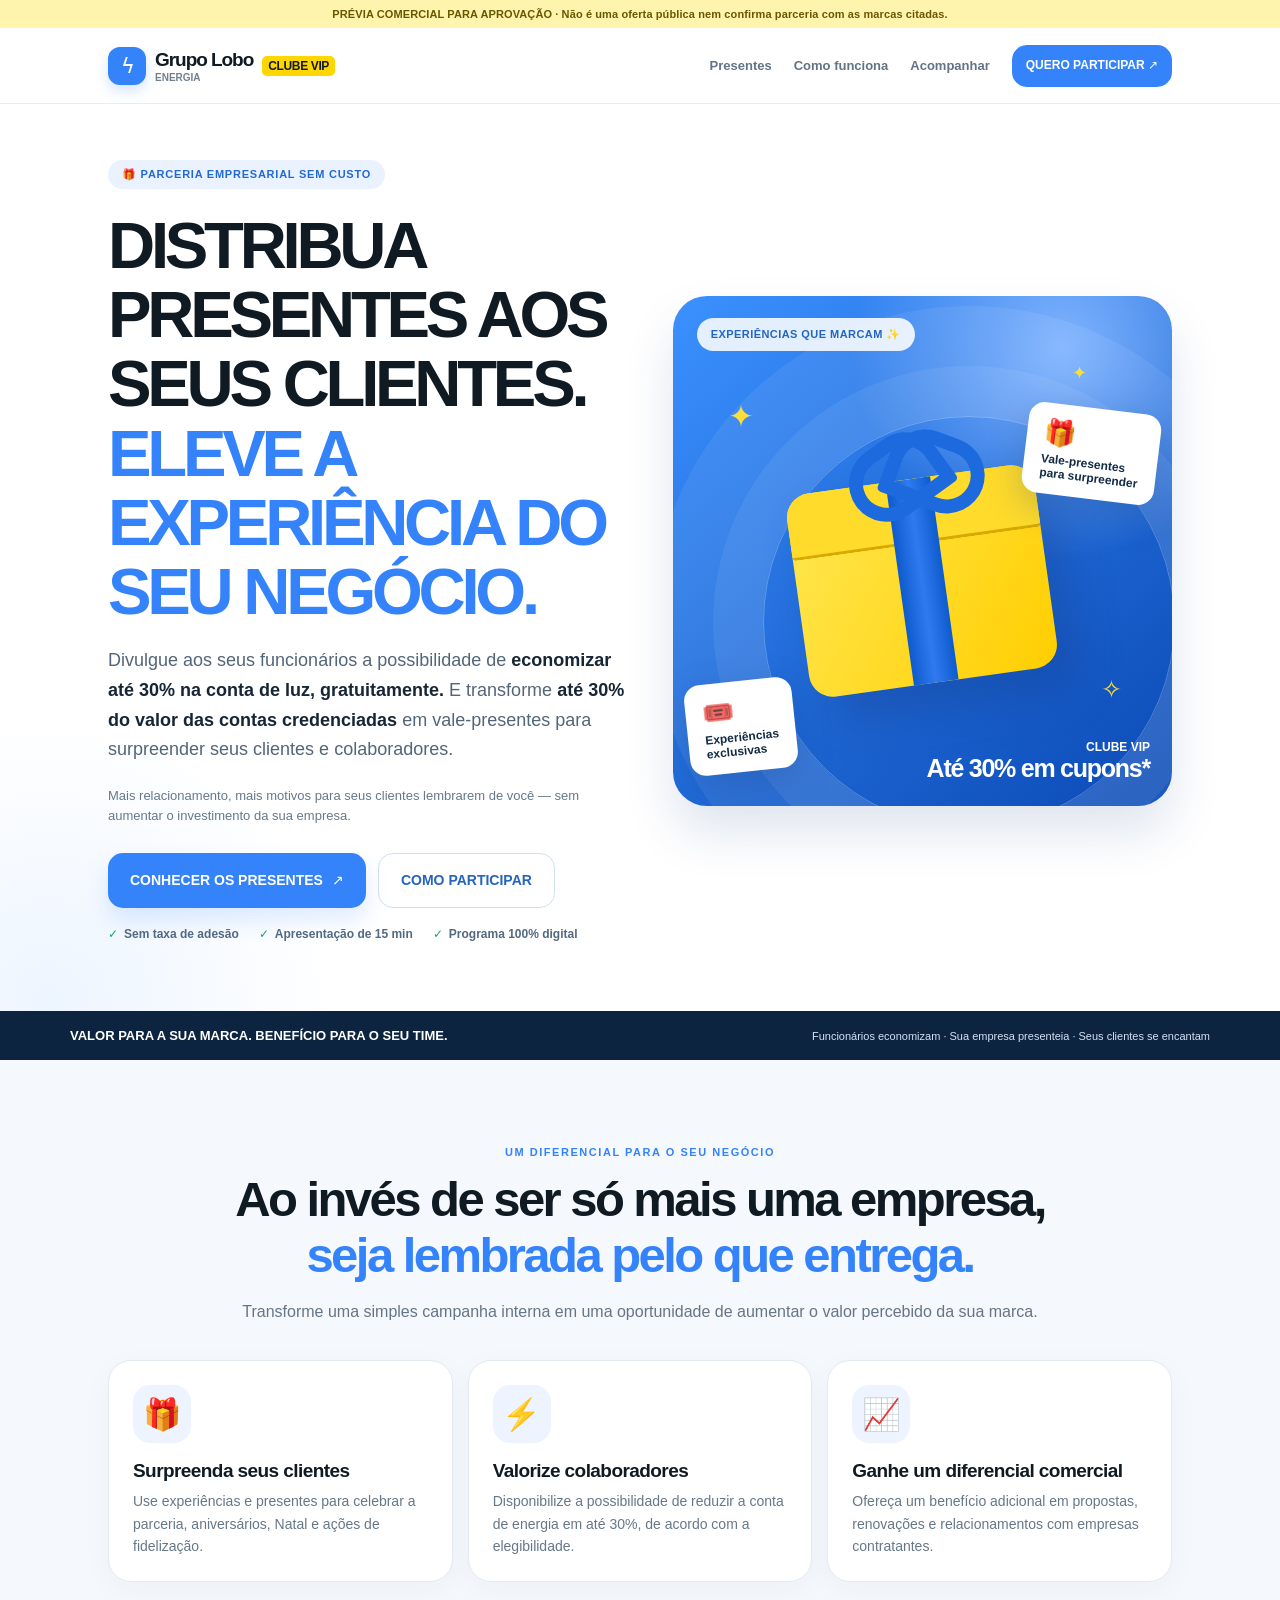
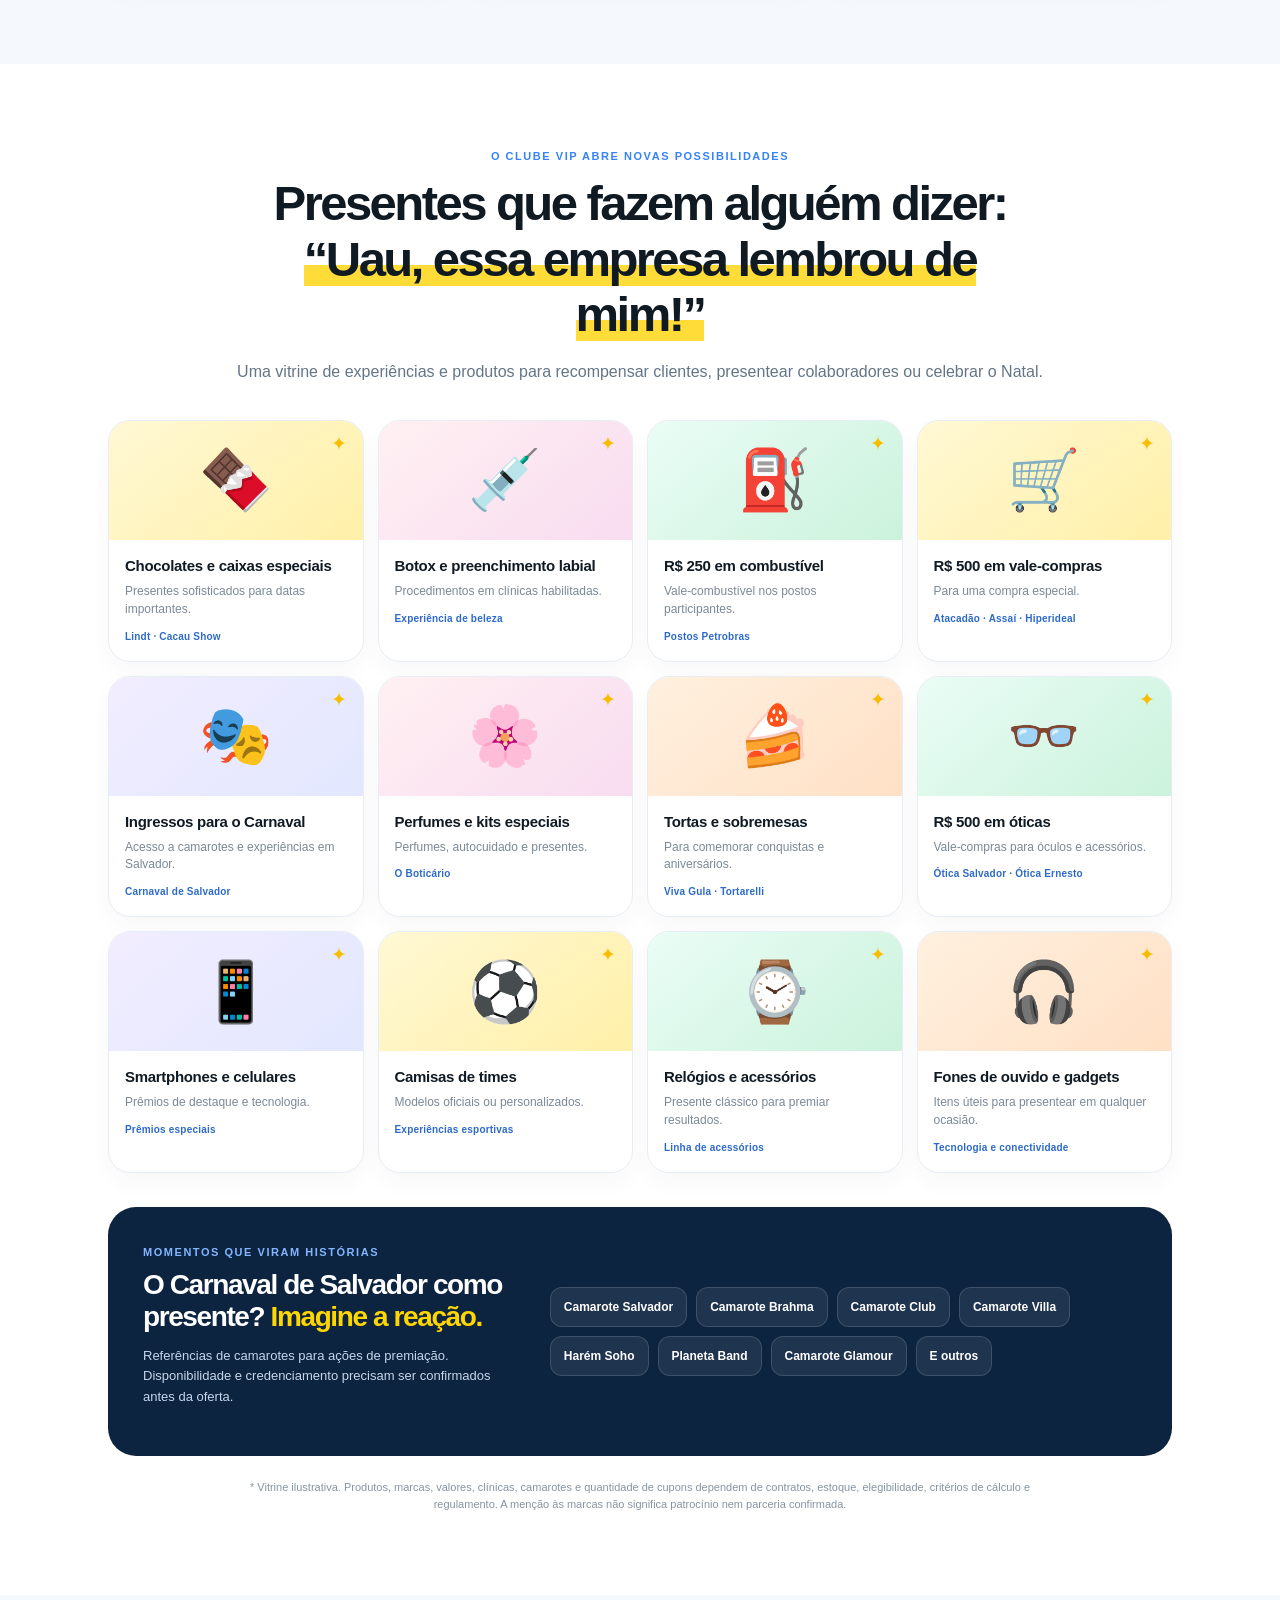
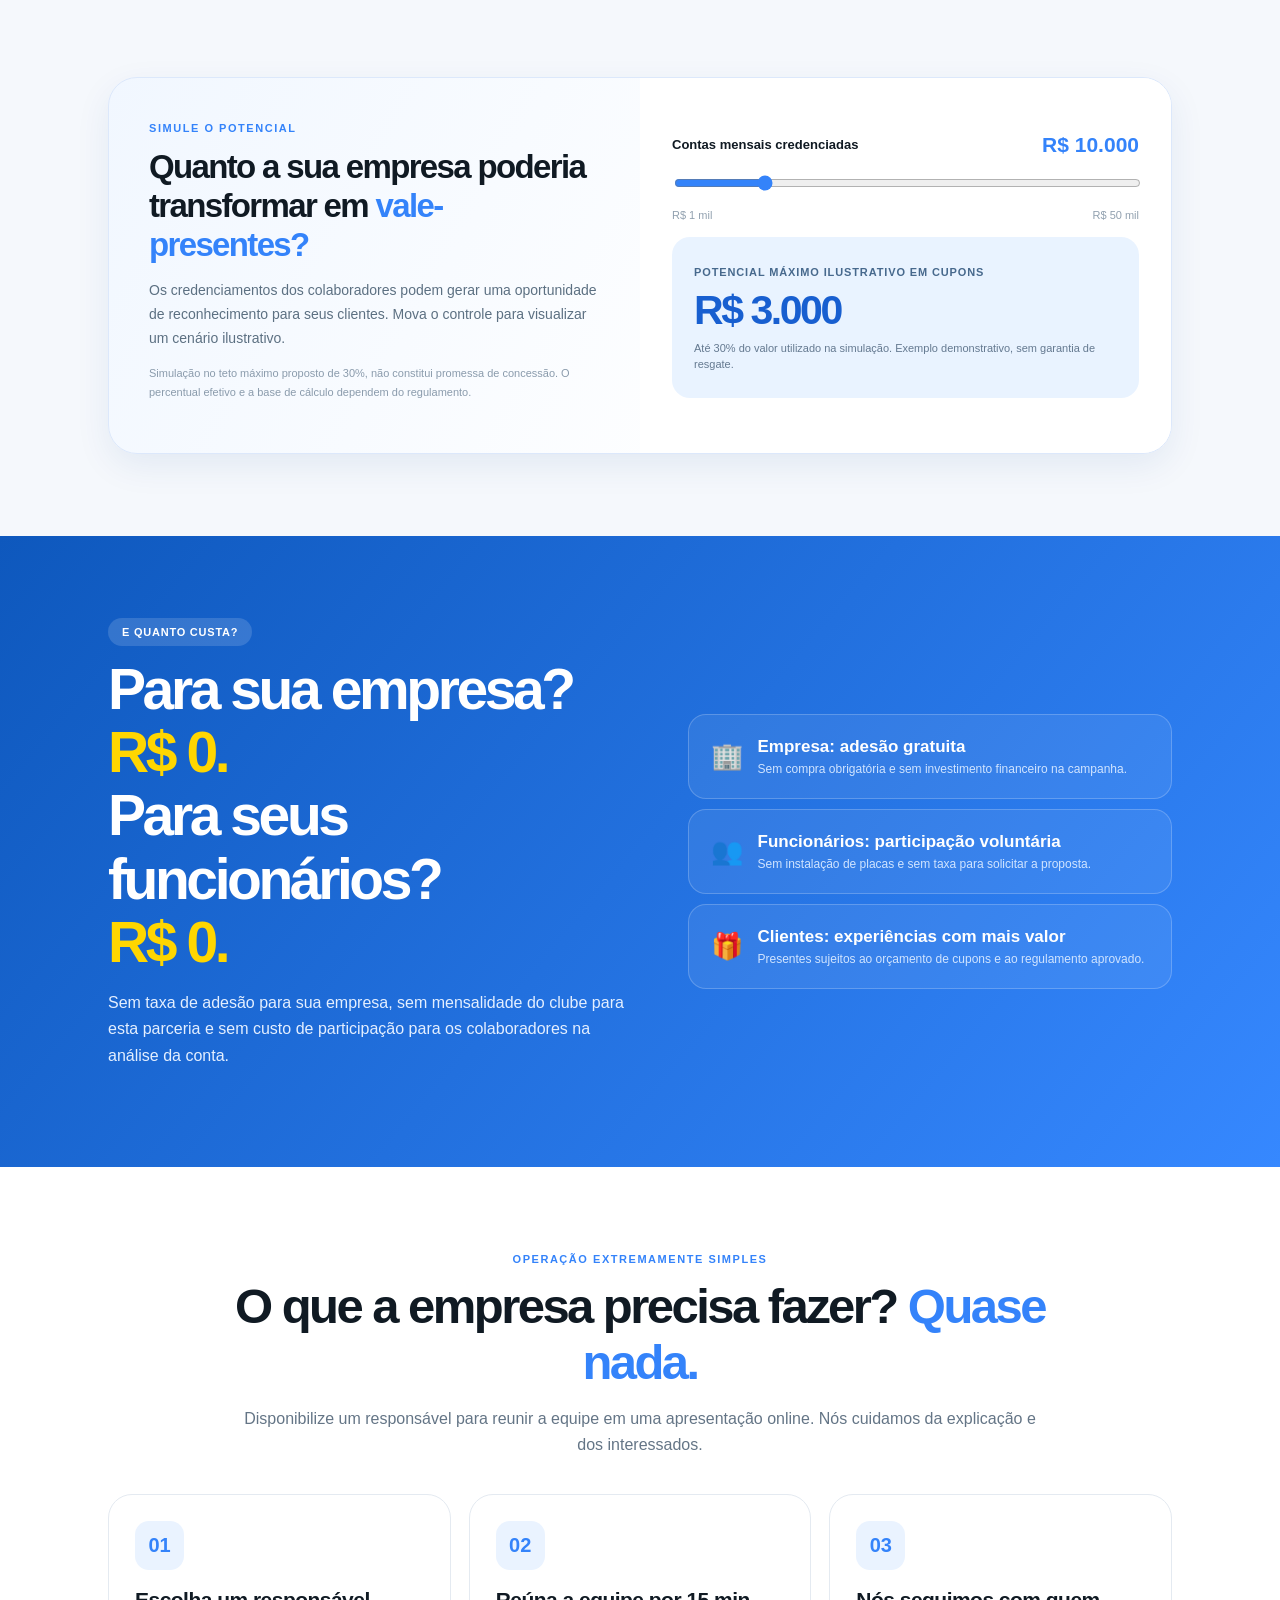
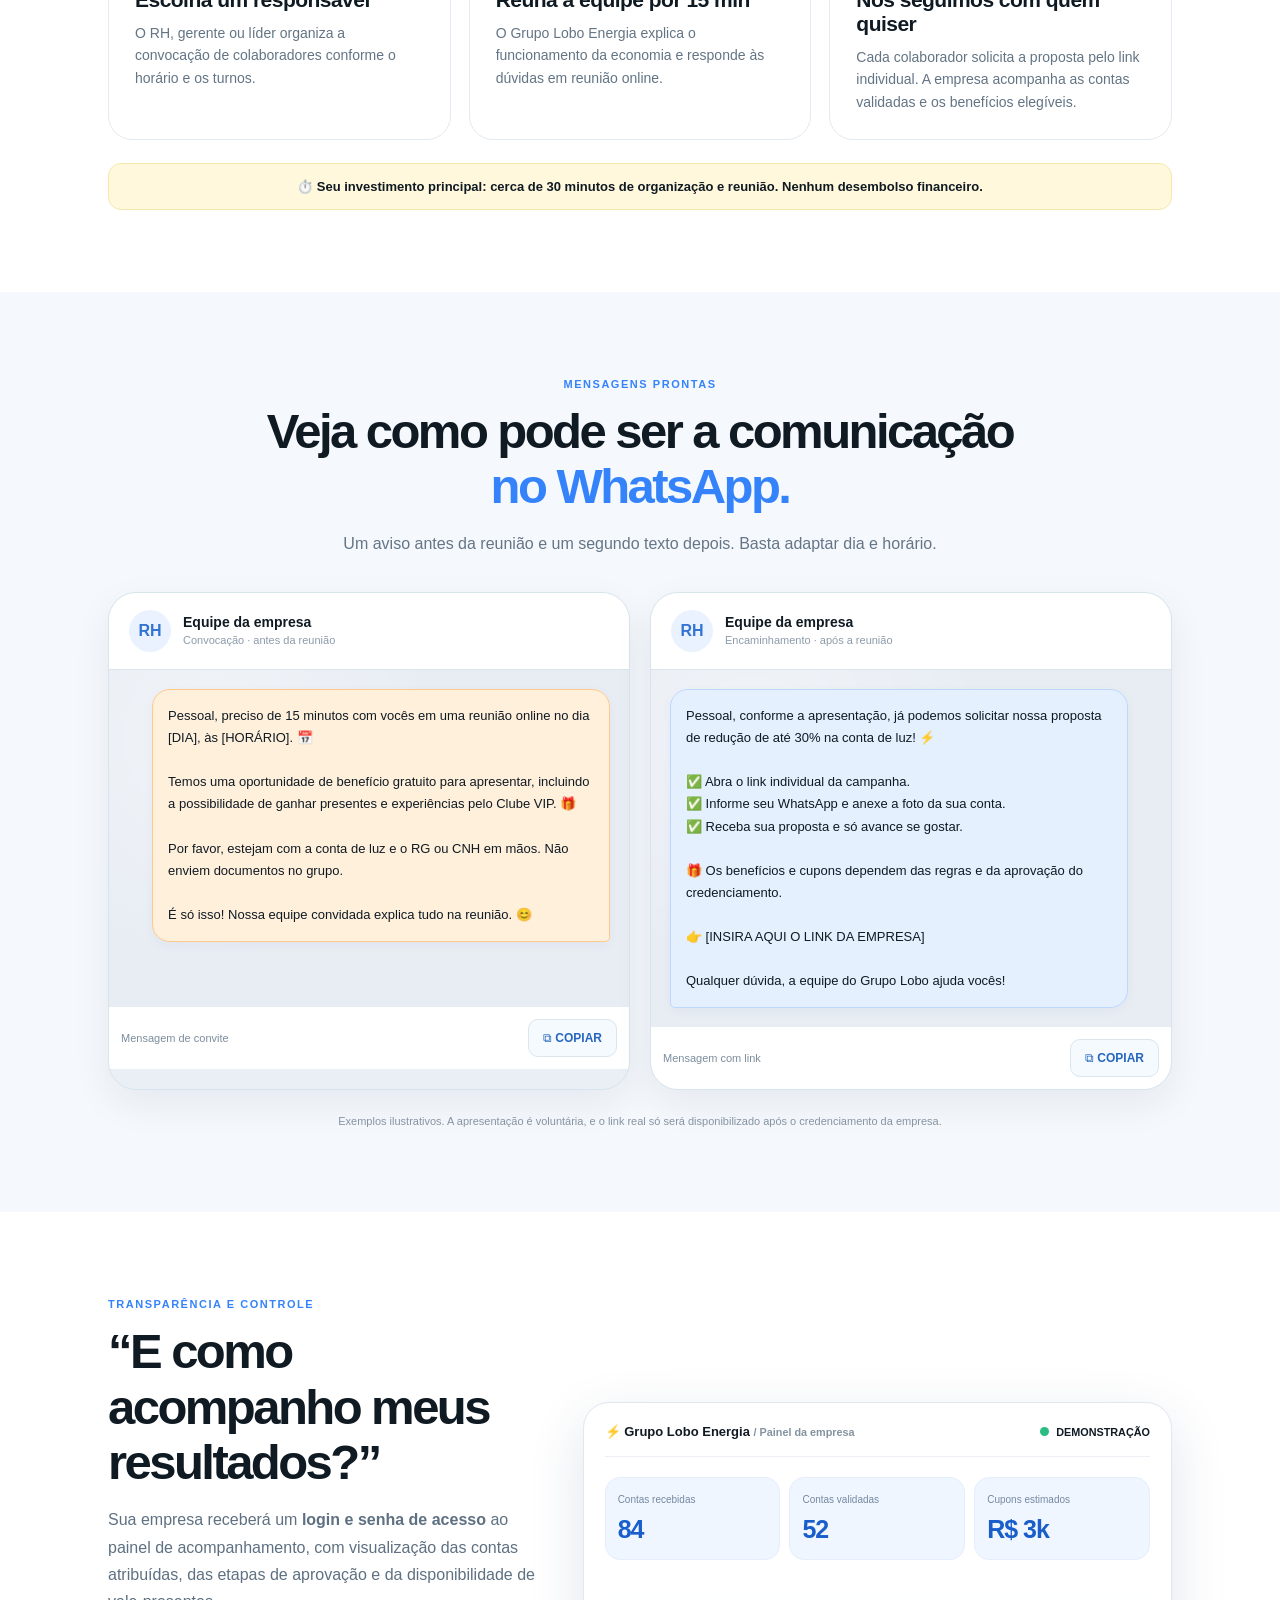
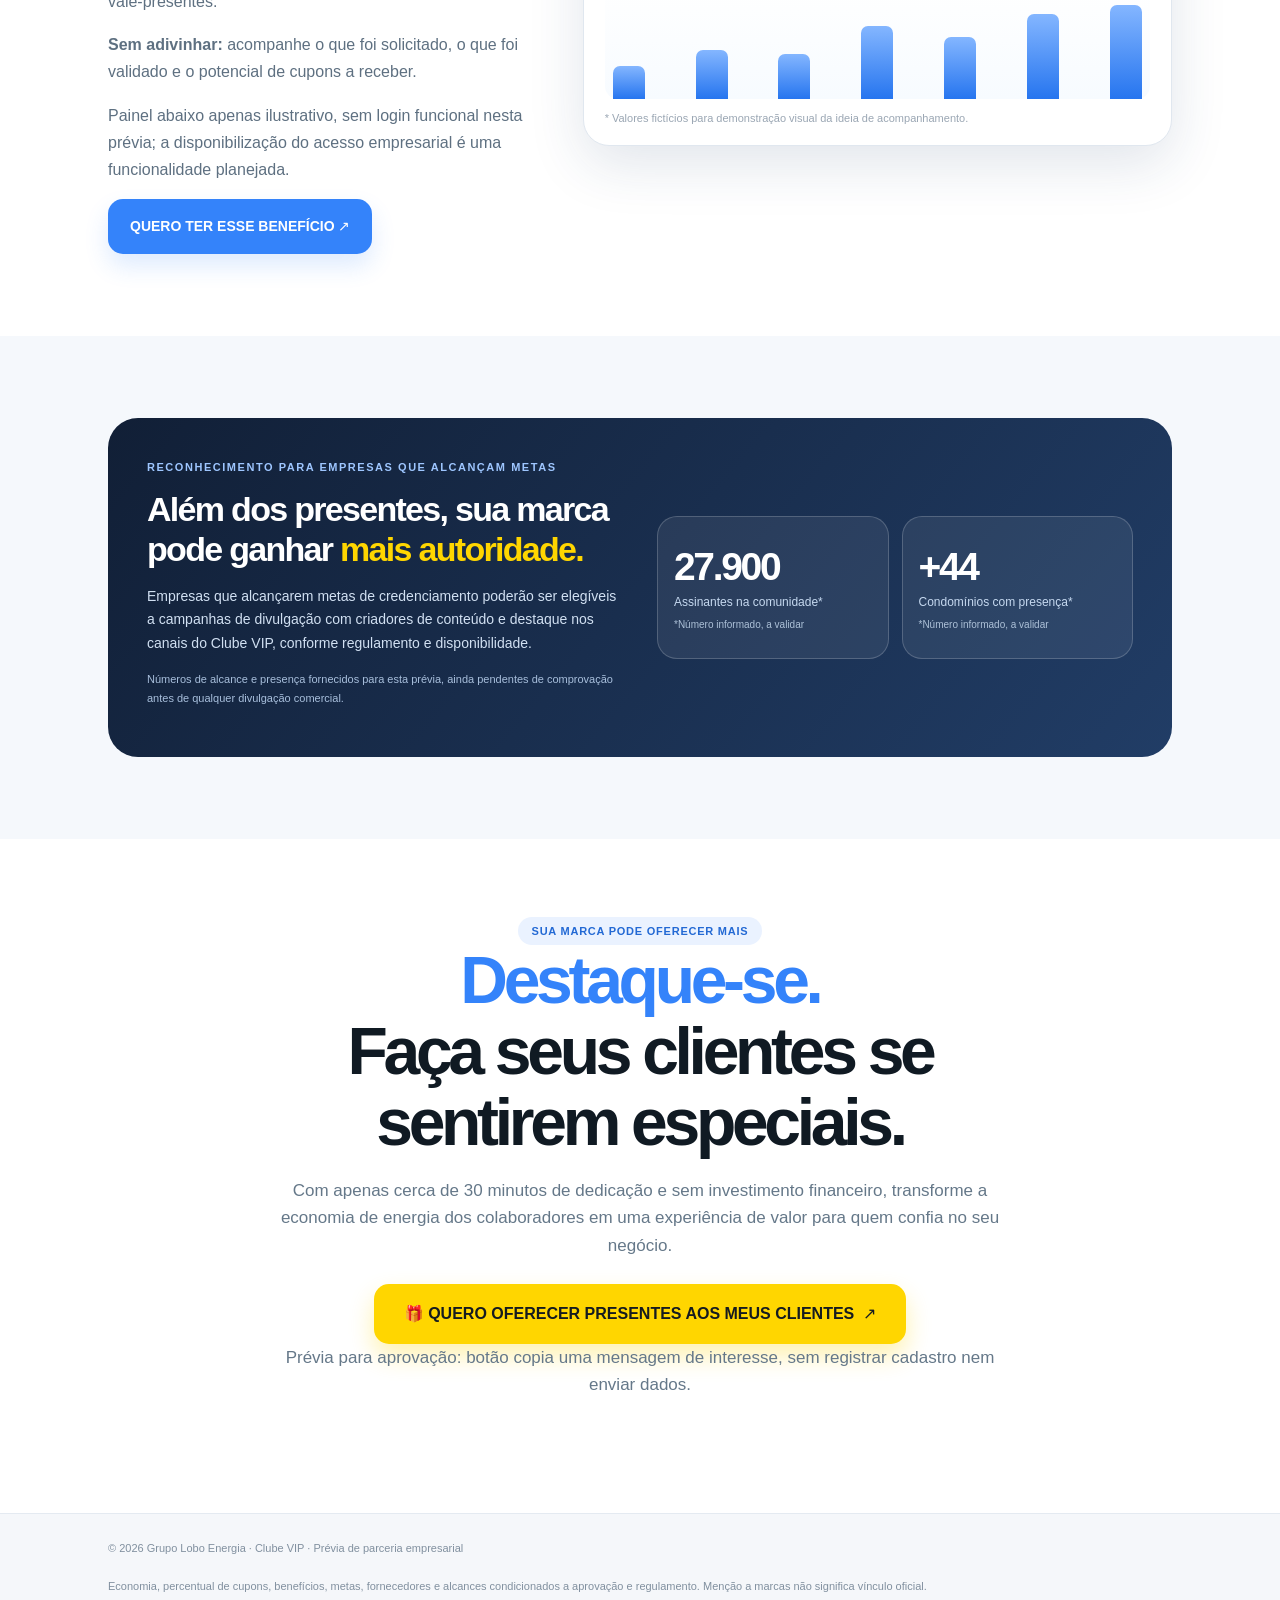
==== previews/empresas-servicos-v1/index.html @ 0b34c1d9 "Criar prévia de empresas de serviços com vale-presentes e reunião de 15 minutos" ====
<!doctype html>
<html lang="pt-BR">
<head>
<meta charset="utf-8">
<meta name="viewport" content="width=device-width,initial-scale=1,viewport-fit=cover">
<meta name="theme-color" content="#ffffff">
<title>Clube VIP + Grupo Lobo Energia | Experiências e presentes para seus clientes</title>
<meta name="description" content="Transforme a economia de energia dos funcionários em uma oportunidade de presentear clientes e elevar a experiência da sua empresa. Prévia comercial para aprovação.">
<style>
:root{--blue:#3483fa;--blue2:#1b60e5;--yellow:#ffd600;--ink:#101a23;--muted:#5e7080;--line:#e4eaf1;--soft:#f5f8fc;--lightblue:#eef5ff;font-family:Inter,ui-sans-serif,-apple-system,BlinkMacSystemFont,"Segoe UI",sans-serif;color:var(--ink);background:#fff;font-synthesis:none;-webkit-font-smoothing:antialiased}
*{box-sizing:border-box}html{scroll-behavior:smooth}body{margin:0;min-width:320px}button,input{font:inherit}button{cursor:pointer}a{text-decoration:none;color:inherit}img{display:block;max-width:100%}h1,h2,h3,p{overflow-wrap:break-word}button:focus-visible,a:focus-visible,input:focus-visible{outline:3px solid var(--yellow);outline-offset:3px}
.shell{width:min(100%,1140px);padding:0 clamp(19px,4.3vw,38px);margin:auto}.preview-banner{text-align:center;background:#fff4ad;color:#695700;font-size:11px;font-weight:700;padding:8px 12px;letter-spacing:.01em}.header{position:sticky;top:0;z-index:20;background:rgba(255,255,255,.93);backdrop-filter:blur(18px);border-bottom:1px solid #e8edf4}.header-inner{height:75px;display:flex;justify-content:space-between;align-items:center;gap:12px}.brand{display:flex;align-items:center;gap:9px;white-space:nowrap;font-weight:850;letter-spacing:-.055em;font-size:19px}.brand-mark{background:var(--blue);width:38px;height:38px;border-radius:12px;display:grid;place-items:center;color:white;font-size:21px;box-shadow:0 6px 13px #3483fa35}.brand small{display:block;color:#728090;letter-spacing:0;font-size:10px;font-weight:700;margin-top:1px}.vip{font-size:12px;background:var(--yellow);color:#101a23;padding:3px 6px;border-radius:5px;font-weight:900;letter-spacing:-.03em}.nav{display:flex;align-items:center;gap:22px;font-weight:750;color:#637386;font-size:13px}.nav a:hover{color:var(--blue)}.button{display:inline-flex;align-items:center;justify-content:center;gap:9px;padding:14px 22px;min-height:55px;background:var(--blue);color:white;border:0;border-radius:15px;box-shadow:0 12px 23px #3483fa2a;font-weight:800;text-align:center;font-size:14px;line-height:1.25}.button:hover{background:#226fed;transform:translateY(-1px)}.button.yellow{background:var(--yellow);color:#151b20;box-shadow:0 12px 25px #ffd60050}.button.white{background:#fff;color:var(--blue);box-shadow:none}.button.small{min-height:42px;font-size:12px;padding:10px 14px;box-shadow:none}.button.outline{background:transparent;border:1px solid #cfdfef;color:#2664bf;box-shadow:none}.pill{border-radius:100px;padding:8px 14px;background:#eaf2ff;color:#2369d4;font-size:11px;font-weight:850;letter-spacing:.07em;text-transform:uppercase;display:inline-flex;align-items:center;gap:6px}
.hero{position:relative;overflow:hidden;background:#fff}.hero:before{content:'';position:absolute;left:-230px;bottom:-270px;width:560px;height:560px;border-radius:50%;background:radial-gradient(circle,#edf5ff 0,#fff 72%)}.hero-grid{display:grid;grid-template-columns:1.02fr .98fr;align-items:center;gap:45px;padding-top:56px;padding-bottom:70px;position:relative}.hero h1{font-size:clamp(45px,5.1vw,68px);line-height:1.06;letter-spacing:-.065em;font-weight:850;margin:22px 0 20px;max-width:650px}.hero h1 em{font-style:normal;color:var(--blue)}.hero .lead{font-size:18px;color:#536578;line-height:1.65;margin:0 0 21px}.hero .lead strong{color:#172636}.sublead{font-size:13px;color:#66788a;line-height:1.55;max-width:520px}.hero-actions{display:flex;gap:12px;flex-wrap:wrap;margin:27px 0 14px}.under{display:flex;gap:9px 20px;flex-wrap:wrap;margin-top:19px;font-size:12px;font-weight:750;color:#526982}.under span:before{content:'✓';font-weight:900;color:#13a279;margin-right:6px}
.gift-stage{height:510px;border-radius:34px;position:relative;background:radial-gradient(circle at 78% 10%,#80b4ff 0,transparent 35%),linear-gradient(140deg,#3b91ff,#0d4db9 95%);box-shadow:0 27px 50px #123d8522;overflow:hidden;isolation:isolate}.gift-stage:before{content:'';position:absolute;width:410px;height:410px;border:1px solid #ffffff45;border-radius:50%;left:90px;top:120px;box-shadow:0 0 0 50px #fff1,0 0 0 110px #fff1}.spark{position:absolute;color:#fddd3a;font-size:31px;font-weight:900}.spark.one{top:20%;left:11%}.spark.two{top:13%;right:17%;font-size:18px}.spark.three{bottom:20%;right:10%;font-size:25px}.stage-label{position:absolute;left:24px;top:22px;background:#ffffffdd;border-radius:100px;padding:10px 14px;font-size:11px;font-weight:900;letter-spacing:.04em;color:#2166bf}.giftbox{position:absolute;width:250px;height:205px;top:48%;left:50%;transform:translate(-50%,-30%) rotate(-8deg);background:linear-gradient(125deg,#ffe853,#ffce00);border-radius:24px;box-shadow:18px 27px 45px #163a8655}.giftbox:before{content:'';position:absolute;inset:0 0 auto 0;height:62px;background:#ffdb2b;border-bottom:3px solid #d8a900;border-radius:24px 24px 4px 4px}.gift-ribbon{position:absolute;inset:0 auto 0 50%;width:45px;transform:translateX(-50%);background:linear-gradient(90deg,#0d5bcd,#307af0,#0d5bcd)}.gift-ribbon:before,.gift-ribbon:after{content:'';width:71px;height:48px;border:14px solid #1d69de;position:absolute;top:-42px;left:-38px;border-radius:55px 55px 6px 55px;transform:rotate(-28deg)}.gift-ribbon:after{left:2px;transform:rotate(28deg);border-radius:55px 55px 55px 6px}.gift-mini{position:absolute;background:#fff;border-radius:16px;padding:14px 17px;box-shadow:0 12px 35px #163e7e40;font-size:12px;font-weight:800;color:#132b45}.gift-mini span{font-size:26px;display:block;margin-bottom:4px}.gift-mini.one{left:14px;bottom:34px;transform:rotate(-6deg)}.gift-mini.two{right:14px;top:112px;transform:rotate(7deg)}.stage-footer{position:absolute;right:22px;bottom:23px;color:#fff;font-size:12px;font-weight:800;text-align:right}.stage-footer b{display:block;font-size:25px;letter-spacing:-.05em}
.strip{background:#0d2441;color:#fff}.strip-inner{padding:17px 0;display:flex;justify-content:space-between;align-items:center;gap:17px;font-size:13px}.strip strong{font-weight:800}.strip span{font-size:11px;color:#d5e1f3}.section{padding:82px 0}.soft{background:var(--soft)}.section-header{text-align:center;max-width:810px;margin:0 auto 35px}.eyebrow{text-transform:uppercase;font-size:11px;color:var(--blue);letter-spacing:.14em;font-weight:900}.section h2{font-size:clamp(32px,4.1vw,49px);line-height:1.13;letter-spacing:-.052em;margin:12px 0 16px;font-weight:850}.section-header p{font-size:16px;color:#647586;line-height:1.65;margin:0}.blue{color:var(--blue)}.yellow-mark{background:linear-gradient(transparent 62%,#ffdc37 0)}
.benefits{display:grid;grid-template-columns:1fr 1fr 1fr;gap:15px}.benefit{background:#fff;border:1px solid var(--line);padding:24px;border-radius:23px;box-shadow:0 8px 30px #2d51690a}.benefit .emoji{font-size:31px;display:grid;place-items:center;width:58px;height:58px;border-radius:17px;background:#edf4ff}.benefit h3{font-size:19px;letter-spacing:-.03em;margin:17px 0 8px}.benefit p{font-size:14px;line-height:1.6;color:#667788;margin:0}
.gift-grid{display:grid;grid-template-columns:repeat(4,minmax(0,1fr));gap:14px}.reward{background:#fff;border:1px solid #e7edf4;border-radius:22px;overflow:hidden;box-shadow:0 10px 22px #30465b09;display:flex;flex-direction:column}.reward-media{height:119px;display:flex;align-items:center;justify-content:center;font-size:59px;position:relative;background:linear-gradient(130deg,#eaf3ff,#f7fbff)}.reward-media::after{content:'✦';position:absolute;right:16px;top:11px;font-size:19px;color:#f8bd00}.reward[data-theme="pink"] .reward-media{background:linear-gradient(140deg,#fff0f2,#f8dcf0)}.reward[data-theme="mint"] .reward-media{background:linear-gradient(140deg,#eafdf6,#cbf2dc)}.reward[data-theme="yellow"] .reward-media{background:linear-gradient(140deg,#fff8d4,#fff0a8)}.reward[data-theme="purple"] .reward-media{background:linear-gradient(140deg,#f2edff,#e2e7ff)}.reward[data-theme="orange"] .reward-media{background:linear-gradient(140deg,#fff0df,#ffe0c5)}.reward-body{padding:16px 16px 17px;flex:1}.reward-body h3{font-size:15px;line-height:1.34;letter-spacing:-.02em;margin:0 0 7px}.reward-body p{margin:0;color:#7b8997;font-size:12px;line-height:1.48}.reward-brand{display:inline-block;font-size:10px;font-weight:850;letter-spacing:.02em;margin-top:12px;color:#2d6aca}.section-note{text-align:center;color:#8694a2;font-size:11px;line-height:1.55;margin:23px auto 0;max-width:800px}
.carnaval{background:#0d2441;color:#fff;padding:35px;border-radius:28px;margin-top:34px;display:grid;grid-template-columns:1fr 1.55fr;gap:28px;align-items:center}.carnaval h3{font-size:28px;letter-spacing:-.05em;margin:9px 0}.carnaval p{font-size:13px;line-height:1.6;color:#c5d6eb}.camarotes{display:flex;flex-wrap:wrap;gap:9px}.camarotes span{padding:12px 13px;background:#ffffff13;border:1px solid #ffffff25;border-radius:12px;font-size:12px;font-weight:800;white-space:nowrap}
.calculator{background:linear-gradient(120deg,#f1f7ff,#fff 70%);border:1px solid #dce8fb;border-radius:29px;display:grid;grid-template-columns:1fr 1fr;overflow:hidden;box-shadow:0 12px 35px #0c468614}.calc-copy{padding:40px}.calc-copy h3{font-size:33px;line-height:1.18;letter-spacing:-.05em;margin:12px 0}.calc-copy p{font-size:14px;line-height:1.7;color:#5c7082}.calc-panel{padding:35px 32px;background:#fff;display:flex;flex-direction:column;justify-content:center;gap:16px}.calc-top{display:flex;justify-content:space-between;align-items:center;font-size:13px;font-weight:750}.calc-top strong{color:var(--blue);font-size:21px}.calc-panel input[type="range"]{width:100%;accent-color:var(--blue);cursor:pointer}.calc-limit{display:flex;justify-content:space-between;color:#91a0af;font-size:11px}.calc-result{border-radius:18px;background:#e9f3ff;padding:25px 22px}.calc-result span{font-size:11px;text-transform:uppercase;letter-spacing:.08em;color:#47698d;font-weight:850}.calc-result strong{display:block;font-size:41px;color:#185fd0;letter-spacing:-.06em;margin-top:7px}.calc-result small{display:block;font-size:11px;color:#647990;margin-top:6px;line-height:1.5}
.free{background:linear-gradient(130deg,#0e58bd,#3688ff);color:#fff}.free-grid{display:grid;grid-template-columns:1.05fr .95fr;align-items:center;gap:44px}.free h2{font-size:clamp(38px,5vw,57px);line-height:1.11;letter-spacing:-.06em}.free h2 strong{color:var(--yellow)}.free p{font-size:16px;color:#e4efff;line-height:1.65}.free-list{display:grid;gap:10px}.free-line{background:#ffffff12;border:1px solid #ffffff35;border-radius:18px;padding:22px;display:flex;align-items:center;gap:15px}.free-line span{font-size:26px}.free-line strong{font-size:17px}.free-line small{display:block;margin-top:5px;color:#d0e4ff;font-size:12px}
.steps{display:grid;grid-template-columns:repeat(3,1fr);gap:18px}.step{border:1px solid var(--line);border-radius:24px;background:white;padding:26px}.step-num{display:grid;place-items:center;background:#eaf3ff;color:var(--blue);border-radius:14px;font-size:20px;font-weight:900;width:49px;height:49px}.step h3{font-size:21px;margin:18px 0 10px;letter-spacing:-.025em}.step p{color:#637484;line-height:1.6;font-size:14px;margin:0}.timeline-bar{display:flex;align-items:center;justify-content:center;gap:10px;background:#fff8dc;border:1px solid #f6e8aa;padding:15px;border-radius:13px;font-size:13px;margin:23px 0 0;font-weight:750}
.chat-grid{display:grid;grid-template-columns:1fr 1fr;gap:20px}.chat-phone{border:1px solid #d6e4ee;border-radius:28px;overflow:hidden;box-shadow:0 14px 38px #1d375b12;background:#e9eff5}.chat-head{background:#fff;padding:17px 20px;display:flex;gap:12px;align-items:center;border-bottom:1px solid #dce5ec}.chat-avatar{height:42px;width:42px;border-radius:50%;background:#eaf2ff;display:grid;place-items:center;font-weight:850;color:#3374d2}.chat-head b{display:block;font-size:14px}.chat-head small{color:#8c9baa;font-size:11px}.chat-main{padding:19px;min-height:337px;display:flex;flex-direction:column;gap:12px;background:radial-gradient(circle at 20% 20%,#fff6 0,transparent 45%),#e8edf4}.bubble{border-radius:18px;padding:15px;font-size:13px;line-height:1.7;box-shadow:0 3px 12px #2034510a;max-width:95%;white-space:pre-line}.bubble.company{background:#fff0dc;border:1px solid #ffc98d;border-bottom-right-radius:5px;align-self:flex-end}.bubble.team{background:#e5f0ff;border:1px solid #bed7ff;border-bottom-left-radius:5px;align-self:flex-start}.chat-actions{padding:12px;background:#fff;display:flex;justify-content:space-between;gap:8px}.chat-actions small{font-size:11px;color:#7c8d9e;align-self:center}.copy-button{border:1px solid #dae5ee;border-radius:10px;background:#f5faff;color:#2666be;padding:11px 14px;font-weight:800;font-size:12px}
.portal{display:grid;grid-template-columns:.85fr 1.15fr;gap:39px;align-items:center}.portal-copy p{color:#5e7081;font-size:16px;line-height:1.7}.portal-mock{border:1px solid #e0e7ef;border-radius:26px;background:#fff;box-shadow:0 18px 55px #1b3d6722;padding:21px}.portal-bar{display:flex;justify-content:space-between;align-items:center;border-bottom:1px solid #ecf0f5;padding-bottom:17px;font-size:13px;font-weight:850}.portal-dot{width:9px;height:9px;display:inline-block;border-radius:50%;background:#29bd82;margin-right:7px}.portal-cards{display:grid;grid-template-columns:1fr 1fr 1fr;gap:9px;margin:20px 0}.portal-card{background:#f0f6ff;border:1px solid #e4eefc;border-radius:15px;padding:15px 12px;min-width:0}.portal-card small{display:block;font-size:10px;color:#7388a0;line-height:1.35}.portal-card strong{display:block;color:#195eca;font-size:25px;margin-top:9px;letter-spacing:-.04em}.portal-chart{height:119px;display:flex;gap:13px;align-items:flex-end;justify-content:space-between;padding:14px 8px 0;border-radius:13px;background:linear-gradient(180deg,white,#f7fbff)}.portal-chart i{display:block;flex:1;max-width:32px;background:linear-gradient(#84b6ff,#2675ef);border-radius:7px 7px 0 0}.portal-footer{font-size:11px;color:#9aa6b3;margin-top:13px}
.creators{background:linear-gradient(130deg,#111f36,#213d66);color:white;border-radius:30px;padding:39px;display:grid;grid-template-columns:1fr 1fr;gap:34px;align-items:center}.creators h3{font-size:34px;letter-spacing:-.05em;line-height:1.17;margin:15px 0}.creators p{color:#d1e0f2;font-size:14px;line-height:1.7}.creator-stats{display:grid;grid-template-columns:1fr 1fr;gap:13px}.creator-stat{border-radius:20px;padding:28px 16px;border:1px solid #ffffff30;background:#ffffff12}.creator-stat strong{font-size:39px;letter-spacing:-.06em;display:block}.creator-stat span{font-size:12px;color:#c6d9f0;display:block;margin-top:6px}.creator-stat small{font-size:10px;color:#adc1d8;display:block;margin-top:10px}
.final{text-align:center;padding:78px 0 90px}.final h2{font-size:clamp(39px,6vw,66px);letter-spacing:-.065em;max-width:800px;margin:0 auto 20px;line-height:1.07}.final p{color:#657889;font-size:17px;line-height:1.6;max-width:720px;margin:0 auto 25px}.final .button{font-size:16px;padding:20px 30px}.footer{background:#f5f7fa;border-top:1px solid var(--line);padding:25px 0;color:#81909f;font-size:11px;line-height:1.65}.footer-inner{display:flex;justify-content:space-between;gap:20px;flex-wrap:wrap}.toast{position:fixed;bottom:25px;left:50%;transform:translateX(-50%);z-index:35;background:#123354;color:#fff;padding:13px 18px;border-radius:13px;font-weight:750;font-size:13px;box-shadow:0 15px 40px #0004;display:none;max-width:90vw}.toast.show{display:block}.cta-note{font-size:11px;color:#7f90a2;margin-top:13px;line-height:1.5}
@media(max-width:940px){.nav>a:not(.button){display:none}.hero-grid{gap:22px}.hero h1{font-size:53px}.gift-stage{height:455px}.gift-grid{grid-template-columns:repeat(3,minmax(0,1fr))}}
@media(max-width:710px){.header-inner{height:67px}.header .nav .button{min-height:39px;padding:8px 12px;font-size:11px}.brand{font-size:16px}.brand-mark{width:33px;height:33px;border-radius:10px}.brand small{font-size:9px}.hero-grid{grid-template-columns:1fr;gap:26px;padding:37px 0 43px}.hero h1{font-size:clamp(43px,10vw,61px);margin:16px 0}.hero .lead{font-size:16px}.hero .button{width:100%}.gift-stage{height:365px;border-radius:25px}.giftbox{transform:translate(-50%,-28%) rotate(-8deg) scale(.79)}.gift-mini.one{bottom:18px}.gift-mini.two{top:70px}.stage-footer{right:15px;bottom:19px}.section{padding:56px 0}.section h2{font-size:clamp(30px,8.5vw,42px)}.benefits{grid-template-columns:1fr;gap:11px}.benefit{padding:21px}.gift-grid{grid-template-columns:repeat(2,minmax(0,1fr));gap:10px}.reward-media{height:102px;font-size:50px}.reward-body{padding:14px}.reward-body h3{font-size:14px}.carnaval{grid-template-columns:1fr;padding:25px;gap:11px}.camarotes span{font-size:11px}.calculator,.free-grid,.portal,.creators{grid-template-columns:1fr}.calc-copy,.calc-panel{padding:26px}.calc-copy h3{font-size:30px}.free h2{font-size:43px}.steps{grid-template-columns:1fr;gap:11px}.chat-grid{grid-template-columns:1fr;gap:18px}.chat-main{min-height:250px}.portal-mock{padding:15px}.portal-card{padding:12px 9px}.portal-card strong{font-size:21px}.creators{padding:26px}.creator-stat{padding:21px 13px}.creator-stat strong{font-size:32px}.final{padding:60px 0 70px}.final h2{font-size:44px}.strip-inner{display:block;text-align:center}.strip-inner span{display:block;margin-top:5px}}
@media(max-width:374px){.brand .vip{display:none}.gift-grid{gap:8px}.reward-body{padding:12px}.reward-body h3{font-size:13px}.camarotes span{font-size:10px}.hero h1{font-size:41px}.hero .lead{font-size:15px}}
@media(prefers-reduced-motion:reduce){html{scroll-behavior:auto}.button:hover{transform:none}}
</style>
</head>
<body>
<div class="preview-banner">PRÉVIA COMERCIAL PARA APROVAÇÃO · Não é uma oferta pública nem confirma parceria com as marcas citadas.</div>
<header class="header"><div class="shell header-inner"><a href="#inicio" class="brand" aria-label="Grupo Lobo Energia Clube VIP"><span class="brand-mark">ϟ</span><span>Grupo Lobo <small>ENERGIA</small></span><span class="vip">CLUBE VIP</span></a><nav class="nav" aria-label="Navegação"><a href="#presentes">Presentes</a><a href="#funciona">Como funciona</a><a href="#painel">Acompanhar</a><a href="#contato" class="button small">QUERO PARTICIPAR ↗</a></nav></div></header>
<main>
<section class="hero" id="inicio"><div class="shell hero-grid"><div><span class="pill">🎁 Parceria empresarial sem custo</span><h1>DISTRIBUA PRESENTES AOS SEUS CLIENTES. <em>ELEVE A EXPERIÊNCIA DO SEU NEGÓCIO.</em></h1><p class="lead">Divulgue aos seus funcionários a possibilidade de <strong>economizar até 30% na conta de luz, gratuitamente.</strong> E transforme <strong>até 30% do valor das contas credenciadas</strong> em vale-presentes para surpreender seus clientes e colaboradores.</p><p class="sublead">Mais relacionamento, mais motivos para seus clientes lembrarem de você — sem aumentar o investimento da sua empresa.</p><div class="hero-actions"><a class="button" href="#presentes">CONHECER OS PRESENTES <span>↗</span></a><a class="button outline" href="#funciona">COMO PARTICIPAR</a></div><div class="under"><span>Sem taxa de adesão</span><span>Apresentação de 15 min</span><span>Programa 100% digital</span></div></div><div class="gift-stage" role="img" aria-label="Ilustração de caixa de presentes do Clube VIP, com cupons e cartão de experiência"><div class="spark one">✦</div><div class="spark two">✦</div><div class="spark three">✧</div><div class="stage-label">EXPERIÊNCIAS QUE MARCAM ✨</div><div class="giftbox"><span class="gift-ribbon"></span></div><div class="gift-mini one"><span>🎟️</span> Experiências<br>exclusivas</div><div class="gift-mini two"><span>🎁</span> Vale-presentes<br> para surpreender</div><div class="stage-footer">CLUBE VIP <b>Até 30% em cupons*</b></div></div></div></section>
<div class="strip"><div class="shell strip-inner"><strong>VALOR PARA A SUA MARCA. BENEFÍCIO PARA O SEU TIME.</strong><span>Funcionários economizam · Sua empresa presenteia · Seus clientes se encantam</span></div></div>
<section class="section soft"><div class="shell"><div class="section-header"><span class="eyebrow">Um diferencial para o seu negócio</span><h2>Ao invés de ser só mais uma empresa, <span class="blue">seja lembrada pelo que entrega.</span></h2><p>Transforme uma simples campanha interna em uma oportunidade de aumentar o valor percebido da sua marca.</p></div><div class="benefits"><article class="benefit"><span class="emoji">🎁</span><h3>Surpreenda seus clientes</h3><p>Use experiências e presentes para celebrar a parceria, aniversários, Natal e ações de fidelização.</p></article><article class="benefit"><span class="emoji">⚡</span><h3>Valorize colaboradores</h3><p>Disponibilize a possibilidade de reduzir a conta de energia em até 30%, de acordo com a elegibilidade.</p></article><article class="benefit"><span class="emoji">📈</span><h3>Ganhe um diferencial comercial</h3><p>Ofereça um benefício adicional em propostas, renovações e relacionamentos com empresas contratantes.</p></article></div></div></section>
<section class="section" id="presentes"><div class="shell"><div class="section-header"><span class="eyebrow">O Clube VIP abre novas possibilidades</span><h2>Presentes que fazem alguém dizer: <span class="yellow-mark">“Uau, essa empresa lembrou de mim!”</span></h2><p>Uma vitrine de experiências e produtos para recompensar clientes, presentear colaboradores ou celebrar o Natal.</p></div><div class="gift-grid">
<article class="reward" data-theme="yellow"><div class="reward-media">🍫</div><div class="reward-body"><h3>Chocolates e caixas especiais</h3><p>Presentes sofisticados para datas importantes.</p><span class="reward-brand">Lindt · Cacau Show</span></div></article>
<article class="reward" data-theme="pink"><div class="reward-media">💉</div><div class="reward-body"><h3>Botox e preenchimento labial</h3><p>Procedimentos em clínicas habilitadas.</p><span class="reward-brand">Experiência de beleza</span></div></article>
<article class="reward" data-theme="mint"><div class="reward-media">⛽</div><div class="reward-body"><h3>R$ 250 em combustível</h3><p>Vale-combustível nos postos participantes.</p><span class="reward-brand">Postos Petrobras</span></div></article>
<article class="reward" data-theme="yellow"><div class="reward-media">🛒</div><div class="reward-body"><h3>R$ 500 em vale-compras</h3><p>Para uma compra especial.</p><span class="reward-brand">Atacadão · Assaí · Hiperideal</span></div></article>
<article class="reward" data-theme="purple"><div class="reward-media">🎭</div><div class="reward-body"><h3>Ingressos para o Carnaval</h3><p>Acesso a camarotes e experiências em Salvador.</p><span class="reward-brand">Carnaval de Salvador</span></div></article>
<article class="reward" data-theme="pink"><div class="reward-media">🌸</div><div class="reward-body"><h3>Perfumes e kits especiais</h3><p>Perfumes, autocuidado e presentes.</p><span class="reward-brand">O Boticário</span></div></article>
<article class="reward" data-theme="orange"><div class="reward-media">🍰</div><div class="reward-body"><h3>Tortas e sobremesas</h3><p>Para comemorar conquistas e aniversários.</p><span class="reward-brand">Viva Gula · Tortarelli</span></div></article>
<article class="reward" data-theme="mint"><div class="reward-media">👓</div><div class="reward-body"><h3>R$ 500 em óticas</h3><p>Vale-compras para óculos e acessórios.</p><span class="reward-brand">Ótica Salvador · Ótica Ernesto</span></div></article>
<article class="reward" data-theme="purple"><div class="reward-media">📱</div><div class="reward-body"><h3>Smartphones e celulares</h3><p>Prêmios de destaque e tecnologia.</p><span class="reward-brand">Prêmios especiais</span></div></article>
<article class="reward" data-theme="yellow"><div class="reward-media">⚽</div><div class="reward-body"><h3>Camisas de times</h3><p>Modelos oficiais ou personalizados.</p><span class="reward-brand">Experiências esportivas</span></div></article>
<article class="reward" data-theme="mint"><div class="reward-media">⌚</div><div class="reward-body"><h3>Relógios e acessórios</h3><p>Presente clássico para premiar resultados.</p><span class="reward-brand">Linha de acessórios</span></div></article>
<article class="reward" data-theme="orange"><div class="reward-media">🎧</div><div class="reward-body"><h3>Fones de ouvido e gadgets</h3><p>Itens úteis para presentear em qualquer ocasião.</p><span class="reward-brand">Tecnologia e conectividade</span></div></article>
</div><div class="carnaval"><div><span class="eyebrow" style="color:#83b6ff">Momentos que viram histórias</span><h3>O Carnaval de Salvador como presente? <span style="color:#ffd600">Imagine a reação.</span></h3><p>Referências de camarotes para ações de premiação. Disponibilidade e credenciamento precisam ser confirmados antes da oferta.</p></div><div class="camarotes" aria-label="Exemplos de camarotes de Salvador"><span>Camarote Salvador</span><span>Camarote Brahma</span><span>Camarote Club</span><span>Camarote Villa</span><span>Harém Soho</span><span>Planeta Band</span><span>Camarote Glamour</span><span>E outros</span></div></div><p class="section-note">* Vitrine ilustrativa. Produtos, marcas, valores, clínicas, camarotes e quantidade de cupons dependem de contratos, estoque, elegibilidade, critérios de cálculo e regulamento. A menção às marcas não significa patrocínio nem parceria confirmada.</p></div></section>
<section class="section soft" id="calcular"><div class="shell"><div class="calculator"><div class="calc-copy"><span class="eyebrow">Simule o potencial</span><h3>Quanto a sua empresa poderia transformar em <span class="blue">vale-presentes?</span></h3><p>Os credenciamentos dos colaboradores podem gerar uma oportunidade de reconhecimento para seus clientes. Mova o controle para visualizar um cenário ilustrativo.</p><p style="font-size:11px;color:#8a9bac">Simulação no teto máximo proposto de 30%, não constitui promessa de concessão. O percentual efetivo e a base de cálculo dependem do regulamento.</p></div><div class="calc-panel"><div class="calc-top"><span>Contas mensais credenciadas</span><strong id="credenciado">R$ 10.000</strong></div><input id="range" type="range" min="1000" max="50000" value="10000" step="1000" aria-label="Valor mensal de contas credenciadas"><div class="calc-limit"><span>R$ 1 mil</span><span>R$ 50 mil</span></div><div class="calc-result"><span>Potencial máximo ilustrativo em cupons</span><strong id="creditos">R$ 3.000</strong><small>Até 30% do valor utilizado na simulação. Exemplo demonstrativo, sem garantia de resgate.</small></div></div></div></div></section>
<section class="section free"><div class="shell free-grid"><div><span class="pill" style="background:#ffffff25;color:#fff">E quanto custa?</span><h2>Para sua empresa?<br><strong>R$ 0.</strong><br>Para seus funcionários?<br><strong>R$ 0.</strong></h2><p>Sem taxa de adesão para sua empresa, sem mensalidade do clube para esta parceria e sem custo de participação para os colaboradores na análise da conta.</p></div><div class="free-list"><div class="free-line"><span>🏢</span><div><strong>Empresa: adesão gratuita</strong><small>Sem compra obrigatória e sem investimento financeiro na campanha.</small></div></div><div class="free-line"><span>👥</span><div><strong>Funcionários: participação voluntária</strong><small>Sem instalação de placas e sem taxa para solicitar a proposta.</small></div></div><div class="free-line"><span>🎁</span><div><strong>Clientes: experiências com mais valor</strong><small>Presentes sujeitos ao orçamento de cupons e ao regulamento aprovado.</small></div></div></div></div></section>
<section class="section" id="funciona"><div class="shell"><div class="section-header"><span class="eyebrow">Operação extremamente simples</span><h2>O que a empresa precisa fazer? <span class="blue">Quase nada.</span></h2><p>Disponibilize um responsável para reunir a equipe em uma apresentação online. Nós cuidamos da explicação e dos interessados.</p></div><div class="steps"><div class="step"><div class="step-num">01</div><h3>Escolha um responsável</h3><p>O RH, gerente ou líder organiza a convocação de colaboradores conforme o horário e os turnos.</p></div><div class="step"><div class="step-num">02</div><h3>Reúna a equipe por 15 min</h3><p>O Grupo Lobo Energia explica o funcionamento da economia e responde às dúvidas em reunião online.</p></div><div class="step"><div class="step-num">03</div><h3>Nós seguimos com quem quiser</h3><p>Cada colaborador solicita a proposta pelo link individual. A empresa acompanha as contas validadas e os benefícios elegíveis.</p></div></div><div class="timeline-bar">⏱️ Seu investimento principal: cerca de 30 minutos de organização e reunião. Nenhum desembolso financeiro.</div></div></section>
<section class="section soft" id="whatsapp"><div class="shell"><div class="section-header"><span class="eyebrow">Mensagens prontas</span><h2>Veja como pode ser a comunicação <span class="blue">no WhatsApp.</span></h2><p>Um aviso antes da reunião e um segundo texto depois. Basta adaptar dia e horário.</p></div><div class="chat-grid"><div class="chat-phone"><div class="chat-head"><span class="chat-avatar">RH</span><div><b>Equipe da empresa</b><small>Convocação · antes da reunião</small></div></div><div class="chat-main"><div class="bubble company" id="msg-before">Pessoal, preciso de 15 minutos com vocês em uma reunião online no dia [DIA], às [HORÁRIO]. 📅<br><br>Temos uma oportunidade de benefício gratuito para apresentar, incluindo a possibilidade de ganhar presentes e experiências pelo Clube VIP. 🎁<br><br>Por favor, estejam com a conta de luz e o RG ou CNH em mãos. Não enviem documentos no grupo.<br><br>É só isso! Nossa equipe convidada explica tudo na reunião. 😊</div></div><div class="chat-actions"><small>Mensagem de convite</small><button class="copy-button" data-copy="msg-before">⧉ COPIAR</button></div></div><div class="chat-phone"><div class="chat-head"><span class="chat-avatar">RH</span><div><b>Equipe da empresa</b><small>Encaminhamento · após a reunião</small></div></div><div class="chat-main"><div class="bubble team" id="msg-after">Pessoal, conforme a apresentação, já podemos solicitar nossa proposta de redução de até 30% na conta de luz! ⚡<br><br>✅ Abra o link individual da campanha.<br>✅ Informe seu WhatsApp e anexe a foto da sua conta.<br>✅ Receba sua proposta e só avance se gostar.<br><br>🎁 Os benefícios e cupons dependem das regras e da aprovação do credenciamento.<br><br>👉 [INSIRA AQUI O LINK DA EMPRESA]<br><br>Qualquer dúvida, a equipe do Grupo Lobo ajuda vocês!</div></div><div class="chat-actions"><small>Mensagem com link</small><button class="copy-button" data-copy="msg-after">⧉ COPIAR</button></div></div></div><p class="section-note">Exemplos ilustrativos. A apresentação é voluntária, e o link real só será disponibilizado após o credenciamento da empresa.</p></div></section>
<section class="section" id="painel"><div class="shell portal"><div class="portal-copy"><span class="eyebrow">Transparência e controle</span><h2>“E como acompanho meus resultados?”</h2><p>Sua empresa receberá um <strong>login e senha de acesso</strong> ao painel de acompanhamento, com visualização das contas atribuídas, das etapas de aprovação e da disponibilidade de vale-presentes.</p><p><strong>Sem adivinhar:</strong> acompanhe o que foi solicitado, o que foi validado e o potencial de cupons a receber.</p><p class="cta-note">Painel abaixo apenas ilustrativo, sem login funcional nesta prévia; a disponibilização do acesso empresarial é uma funcionalidade planejada.</p><a class="button" href="#contato">QUERO TER ESSE BENEFÍCIO ↗</a></div><div class="portal-mock"><div class="portal-bar"><span>⚡ Grupo Lobo Energia <small style="color:#8392a0;font-weight:600"> / Painel da empresa</small></span><span><i class="portal-dot"></i><small>DEMONSTRAÇÃO</small></span></div><div class="portal-cards"><div class="portal-card"><small>Contas recebidas</small><strong>84</strong></div><div class="portal-card"><small>Contas validadas</small><strong>52</strong></div><div class="portal-card"><small>Cupons estimados</small><strong>R$ 3k</strong></div></div><div class="portal-chart" role="img" aria-label="Gráfico ilustrativo de resultados, sem dados reais"><i style="height:32%"></i><i style="height:47%"></i><i style="height:43%"></i><i style="height:70%"></i><i style="height:59%"></i><i style="height:81%"></i><i style="height:90%"></i></div><div class="portal-footer">* Valores fictícios para demonstração visual da ideia de acompanhamento.</div></div></div></section>
<section class="section soft" id="alcance"><div class="shell"><div class="creators"><div><span class="eyebrow" style="color:#9ec6ff">Reconhecimento para empresas que alcançam metas</span><h3>Além dos presentes, sua marca pode ganhar <span style="color:#ffd600">mais autoridade.</span></h3><p>Empresas que alcançarem metas de credenciamento poderão ser elegíveis a campanhas de divulgação com criadores de conteúdo e destaque nos canais do Clube VIP, conforme regulamento e disponibilidade.</p><p style="font-size:11px;color:#a8bfdc">Números de alcance e presença fornecidos para esta prévia, ainda pendentes de comprovação antes de qualquer divulgação comercial.</p></div><div class="creator-stats"><div class="creator-stat"><strong>27.900</strong><span>Assinantes na comunidade*</span><small>*Número informado, a validar</small></div><div class="creator-stat"><strong>+44</strong><span>Condomínios com presença*</span><small>*Número informado, a validar</small></div></div></div></div></section>
<section class="final" id="contato"><div class="shell"><span class="pill">Sua marca pode oferecer mais</span><h2><span class="blue">Destaque-se.</span><br>Faça seus clientes se sentirem especiais.</h2><p>Com apenas cerca de 30 minutos de dedicação e sem investimento financeiro, transforme a economia de energia dos colaboradores em uma experiência de valor para quem confia no seu negócio.</p><button class="button yellow" id="main-cta">🎁 QUERO OFERECER PRESENTES AOS MEUS CLIENTES <span>↗</span></button><p class="cta-note">Prévia para aprovação: botão copia uma mensagem de interesse, sem registrar cadastro nem enviar dados.</p></div></section>
</main>
<footer class="footer"><div class="shell footer-inner"><span>© 2026 Grupo Lobo Energia · Clube VIP · Prévia de parceria empresarial</span><span>Economia, percentual de cupons, benefícios, metas, fornecedores e alcances condicionados a aprovação e regulamento. Menção a marcas não significa vínculo oficial.</span></div></footer>
<div class="toast" id="toast" role="status" aria-live="polite">Mensagem copiada!</div>
<script>
const money=value=>new Intl.NumberFormat('pt-BR',{style:'currency',currency:'BRL',maximumFractionDigits:0}).format(value);
const slider=document.getElementById('range');const creditos=document.getElementById('creditos');const credenciado=document.getElementById('credenciado');
function updateCalculator(){const total=Number(slider.value)||0;credenciado.textContent=money(total);creditos.textContent=money(total*.30);}
slider.addEventListener('input',updateCalculator);updateCalculator();
let toastTimer;function showToast(msg){const t=document.getElementById('toast');t.textContent=msg;t.classList.add('show');clearTimeout(toastTimer);toastTimer=setTimeout(()=>t.classList.remove('show'),2600)}
function cleanTextFromElement(element){return element.innerText.replace(/<br\s*\/?\s*>/gi,'\n').trim()}
async function copyValue(value){try{await navigator.clipboard.writeText(value);showToast('Mensagem copiada para o WhatsApp!')}catch{showToast('Selecione e copie a mensagem para compartilhar.')}}
for(const b of document.querySelectorAll('[data-copy]'))b.addEventListener('click',()=>{const el=document.getElementById(b.dataset.copy);copyValue(cleanTextFromElement(el))});
document.getElementById('main-cta').addEventListener('click',()=>copyValue('Olá! Tenho interesse em conhecer o programa gratuito de presentes e economia de energia do Grupo Lobo Energia para empresas de serviços. Gostaria de agendar uma apresentação de 15 minutos.'));
</script>
</body>
</html>
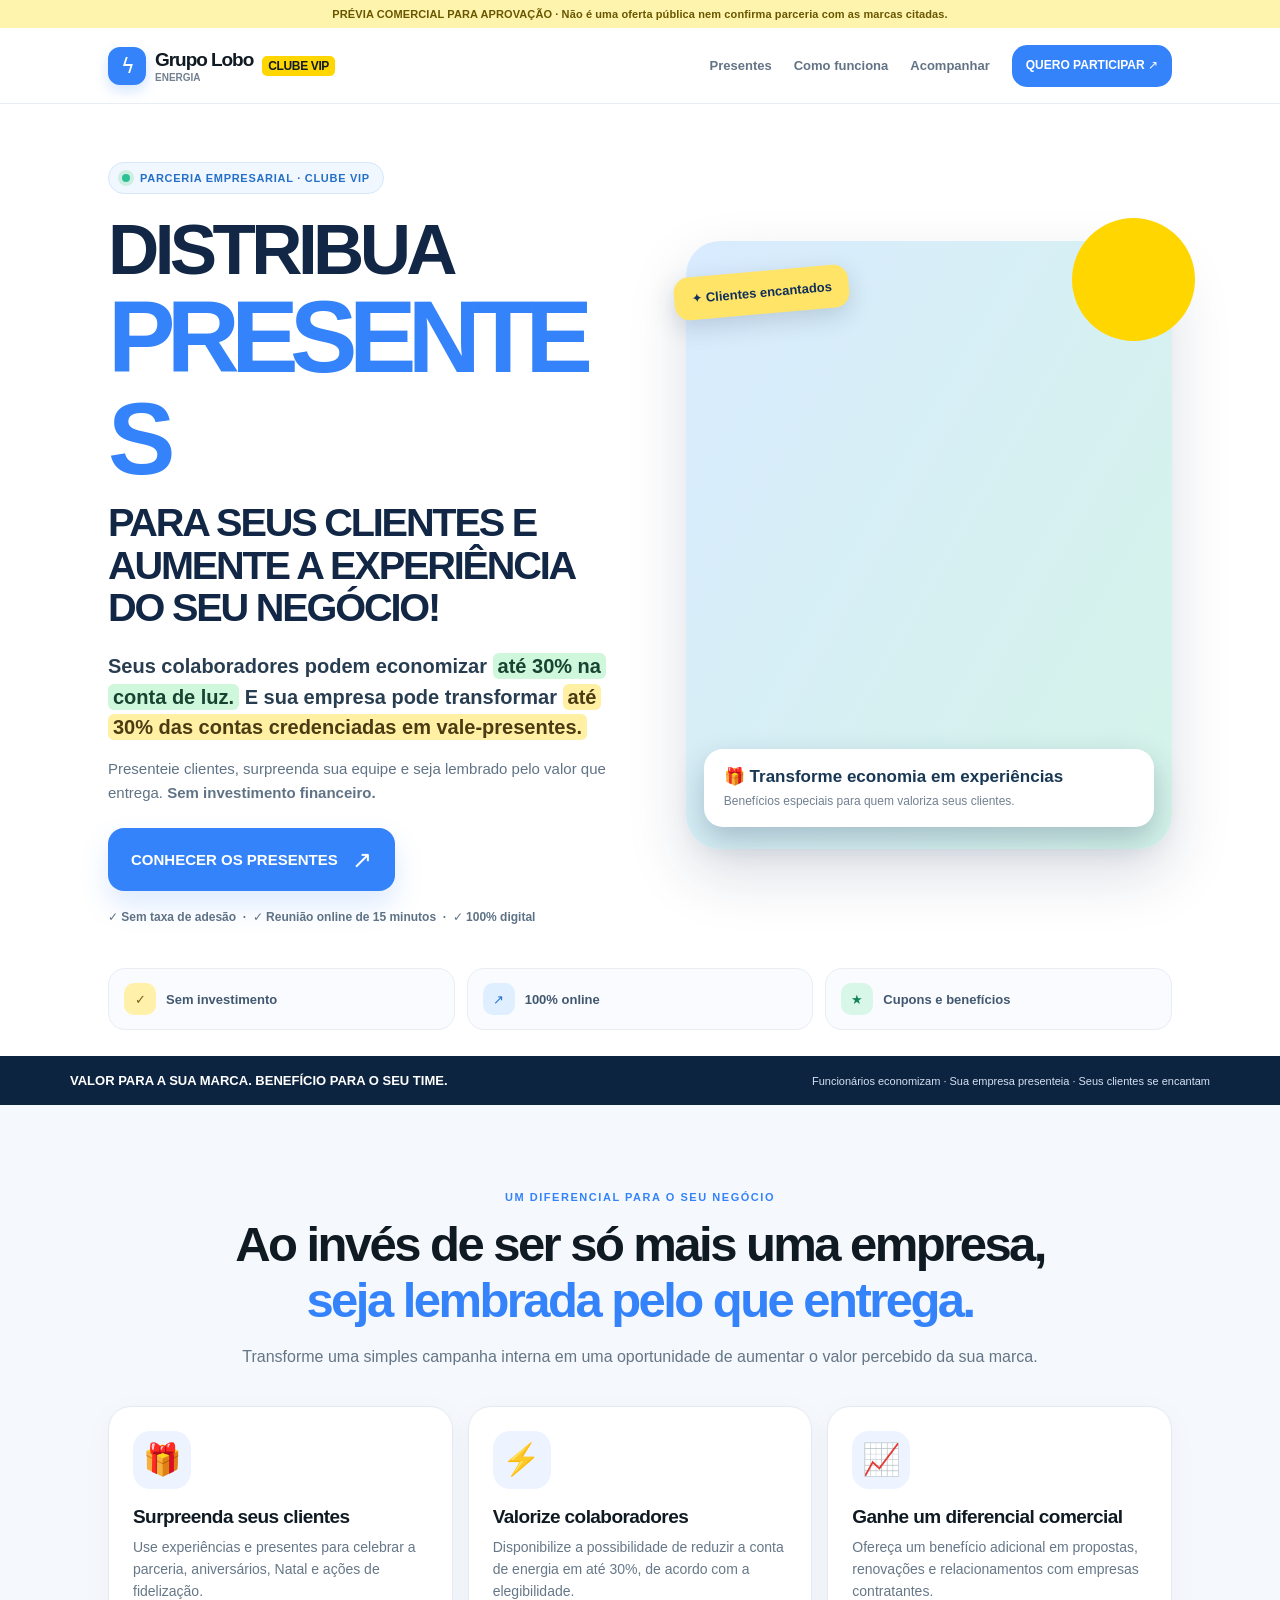
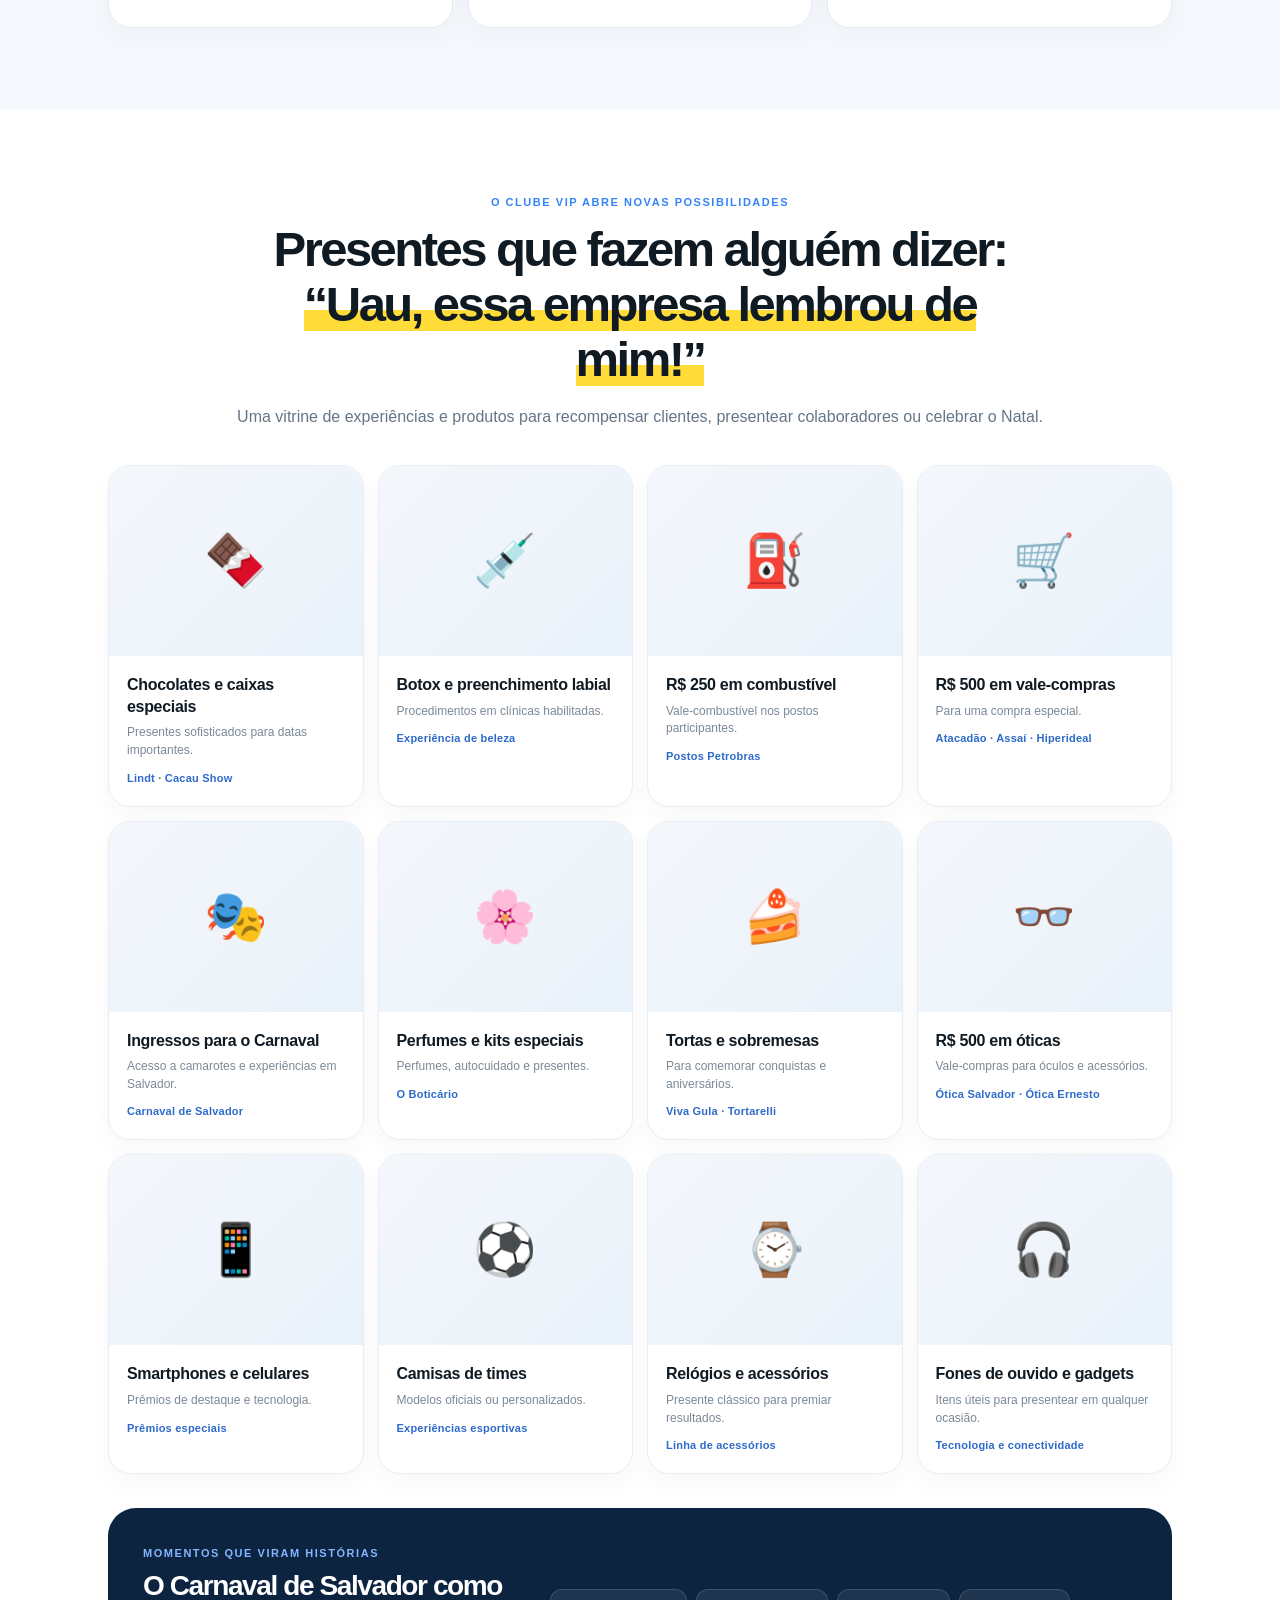
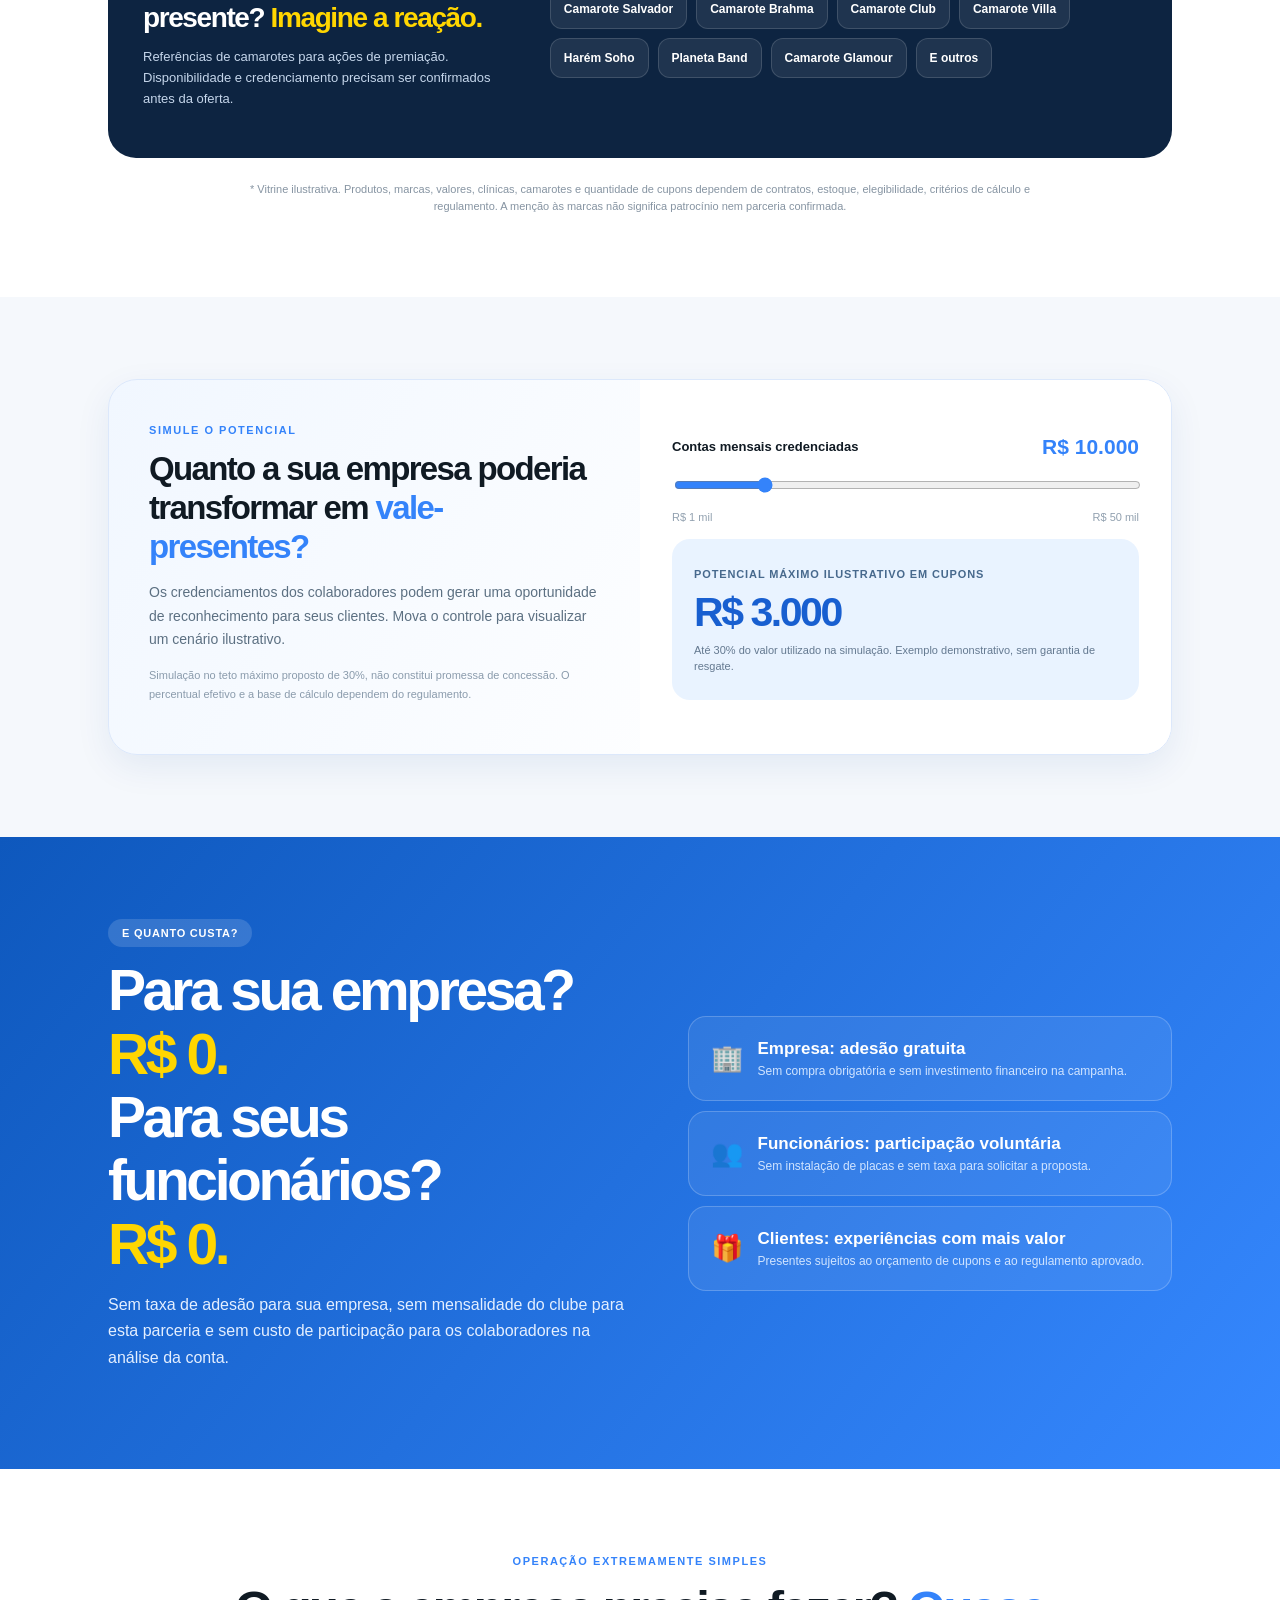
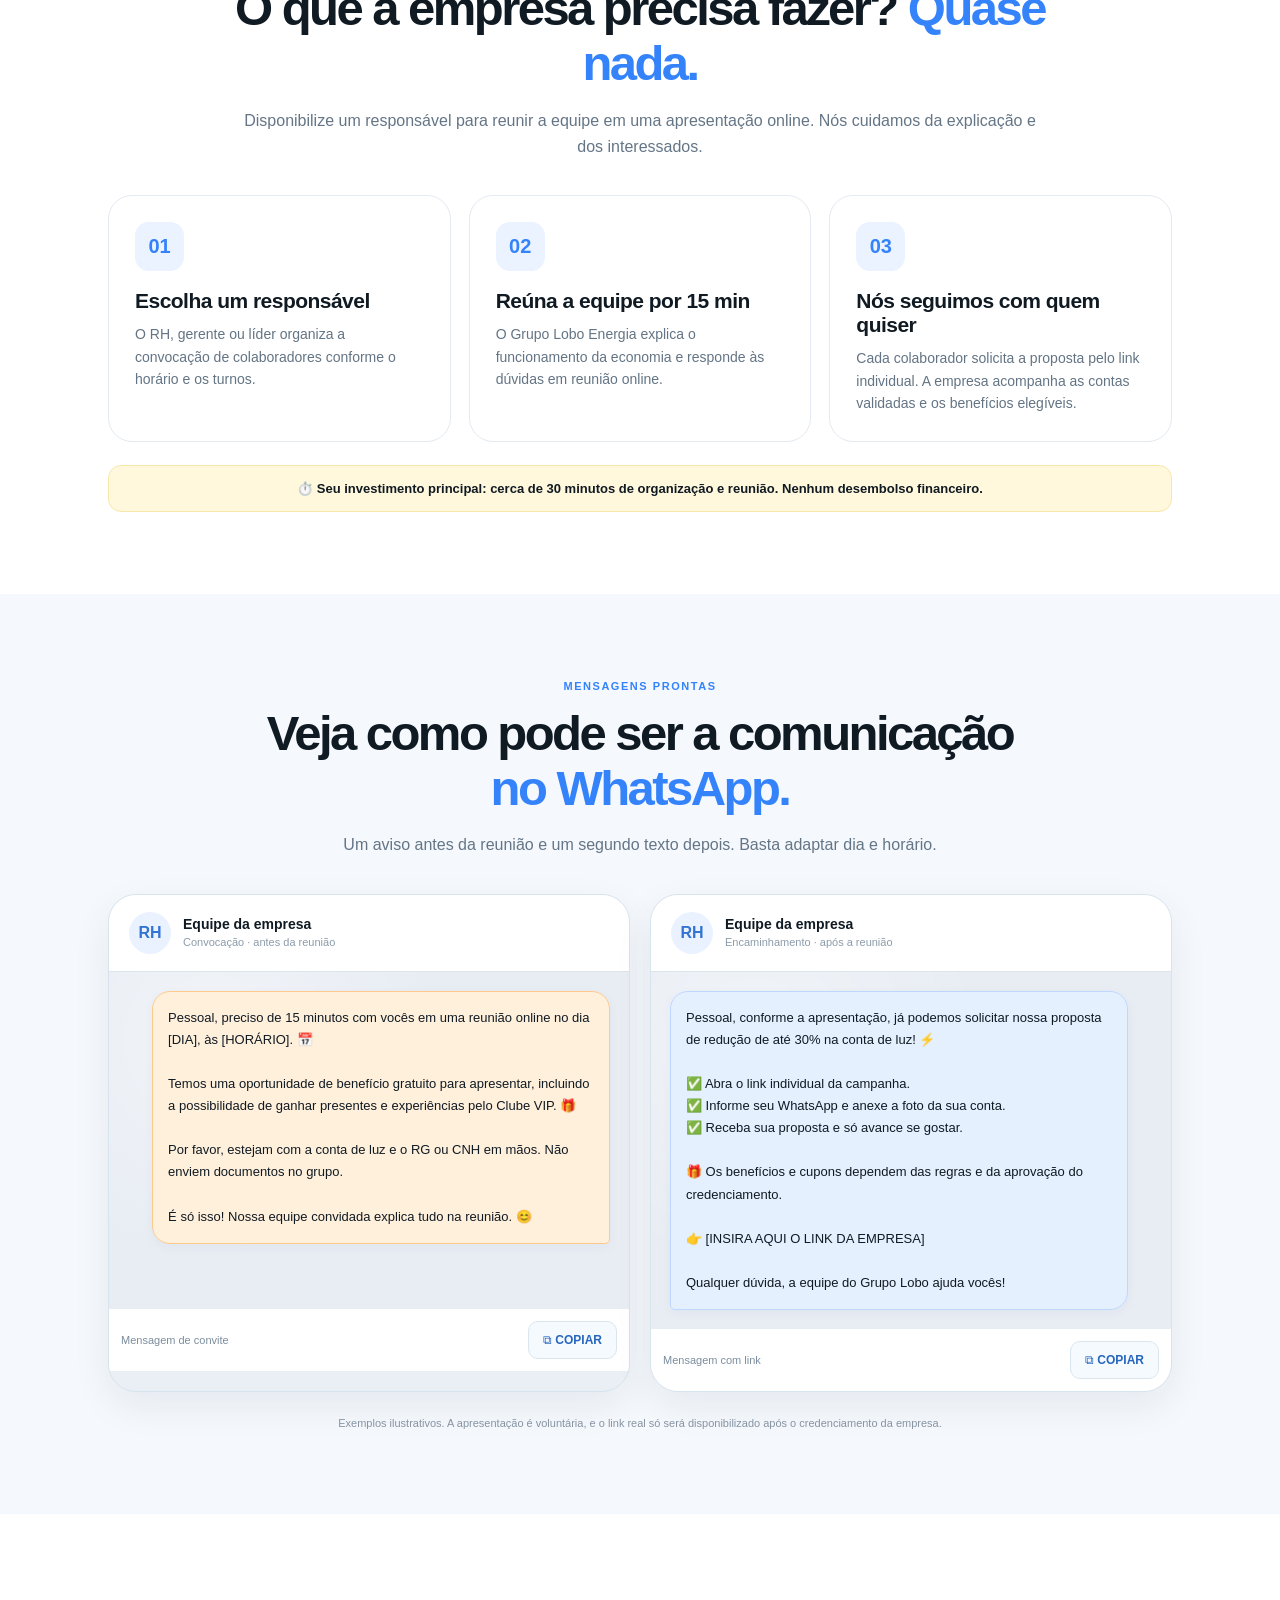
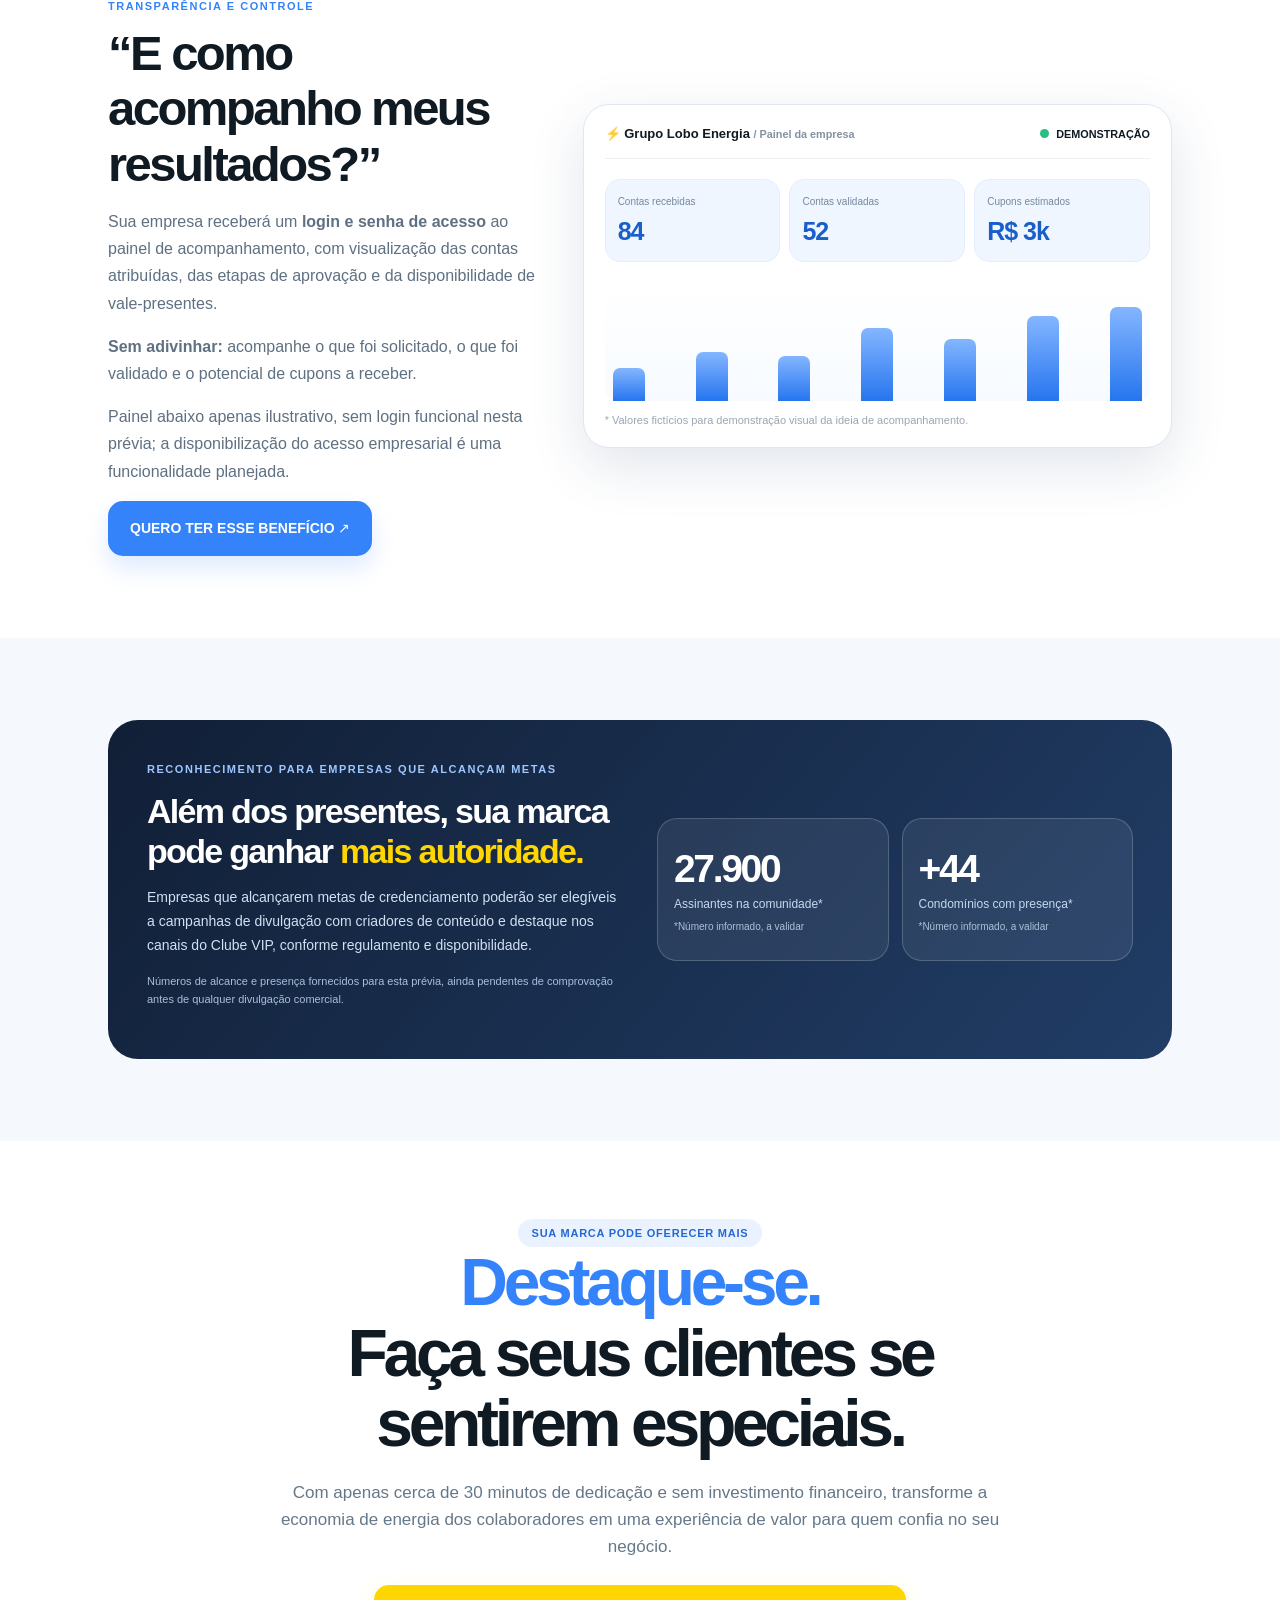
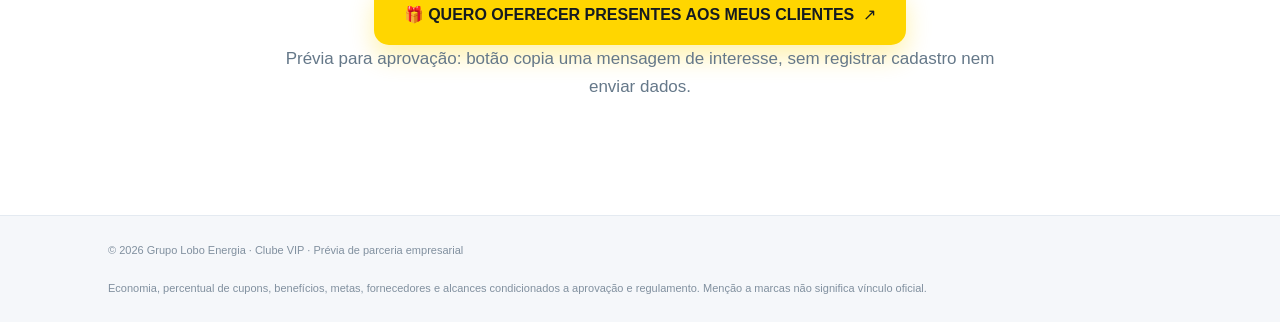
==== commit 7eb8fb54: "Harmonizar prévia com LP de gerentes e adicionar fotos de prêmios e marcas reais" ====
--- a/previews/empresas-servicos-v1/index.html
+++ b/previews/empresas-servicos-v1/index.html
@@ -4,7 +4,7 @@
 <meta charset="utf-8">
 <meta name="viewport" content="width=device-width,initial-scale=1,viewport-fit=cover">
 <meta name="theme-color" content="#ffffff">
-<title>Clube VIP + Grupo Lobo Energia | Experiências e presentes para seus clientes</title>
+<title>Grupo Lobo Energia | Clube VIP — Presenteie seus clientes (Prévia)</title>
 <meta name="description" content="Transforme a economia de energia dos funcionários em uma oportunidade de presentear clientes e elevar a experiência da sua empresa. Prévia comercial para aprovação.">
 <style>
 :root{--blue:#3483fa;--blue2:#1b60e5;--yellow:#ffd600;--ink:#101a23;--muted:#5e7080;--line:#e4eaf1;--soft:#f5f8fc;--lightblue:#eef5ff;font-family:Inter,ui-sans-serif,-apple-system,BlinkMacSystemFont,"Segoe UI",sans-serif;color:var(--ink);background:#fff;font-synthesis:none;-webkit-font-smoothing:antialiased}
@@ -27,28 +27,82 @@
 @media(max-width:710px){.header-inner{height:67px}.header .nav .button{min-height:39px;padding:8px 12px;font-size:11px}.brand{font-size:16px}.brand-mark{width:33px;height:33px;border-radius:10px}.brand small{font-size:9px}.hero-grid{grid-template-columns:1fr;gap:26px;padding:37px 0 43px}.hero h1{font-size:clamp(43px,10vw,61px);margin:16px 0}.hero .lead{font-size:16px}.hero .button{width:100%}.gift-stage{height:365px;border-radius:25px}.giftbox{transform:translate(-50%,-28%) rotate(-8deg) scale(.79)}.gift-mini.one{bottom:18px}.gift-mini.two{top:70px}.stage-footer{right:15px;bottom:19px}.section{padding:56px 0}.section h2{font-size:clamp(30px,8.5vw,42px)}.benefits{grid-template-columns:1fr;gap:11px}.benefit{padding:21px}.gift-grid{grid-template-columns:repeat(2,minmax(0,1fr));gap:10px}.reward-media{height:102px;font-size:50px}.reward-body{padding:14px}.reward-body h3{font-size:14px}.carnaval{grid-template-columns:1fr;padding:25px;gap:11px}.camarotes span{font-size:11px}.calculator,.free-grid,.portal,.creators{grid-template-columns:1fr}.calc-copy,.calc-panel{padding:26px}.calc-copy h3{font-size:30px}.free h2{font-size:43px}.steps{grid-template-columns:1fr;gap:11px}.chat-grid{grid-template-columns:1fr;gap:18px}.chat-main{min-height:250px}.portal-mock{padding:15px}.portal-card{padding:12px 9px}.portal-card strong{font-size:21px}.creators{padding:26px}.creator-stat{padding:21px 13px}.creator-stat strong{font-size:32px}.final{padding:60px 0 70px}.final h2{font-size:44px}.strip-inner{display:block;text-align:center}.strip-inner span{display:block;margin-top:5px}}
 @media(max-width:374px){.brand .vip{display:none}.gift-grid{gap:8px}.reward-body{padding:12px}.reward-body h3{font-size:13px}.camarotes span{font-size:10px}.hero h1{font-size:41px}.hero .lead{font-size:15px}}
 @media(prefers-reduced-motion:reduce){html{scroll-behavior:auto}.button:hover{transform:none}}
+
+/* O layout v5 desta prévia replica a identidade visual da LP oficial de gerentes. */
+.hero-reimagined.v5{position:relative;overflow:visible;background:#fff}
+.hero-reimagined.v5:before{display:none}
+.v5-wrap{padding-top:14px;padding-bottom:22px}
+.v5-grid{display:grid;grid-template-columns:1.04fr .96fr;gap:clamp(24px,4vw,58px);align-items:center;padding:44px 0 16px}
+.v5-copy{min-width:0}
+.v5-label{display:inline-flex;gap:10px;align-items:center;border:1px solid #d6e8fa;background:#f1f7fe;border-radius:100px;padding:9px 13px;font-weight:850;letter-spacing:.065em;color:#2470c8;font-size:11px}
+.v5-label i{width:8px;height:8px;background:#2cc095;border-radius:50%;box-shadow:0 0 0 4px #cdeee2}
+.hero-reimagined.v5 h1{font-size:clamp(43px,5.6vw,71px);line-height:1.02;letter-spacing:-.065em;margin:20px 0 22px;font-weight:870;color:#112745}
+.v5-amount{display:block;font-size:clamp(64px,7.9vw,105px);line-height:1;color:#3483fa;letter-spacing:-.085em}
+.v5-subtitle{display:block;font-size:clamp(28px,3.1vw,43px);line-height:1.08;letter-spacing:-.055em;margin-top:12px}
+.v5-promise{font-size:clamp(15px,1.9vw,20px);line-height:1.53;color:#293d51;max-width:610px}
+.v5-promise strong{font-weight:750}.v5-promise p{margin:14px 0 23px;font-size:15px;line-height:1.6;color:#607386}
+.v5-promise mark{padding:2px 5px;border-radius:6px;color:#174431;box-decoration-break:clone;-webkit-box-decoration-break:clone}
+.v5-green{background:#cff7dc}.v5-yellow{background:#fff0a4;color:#4a3b13!important}
+.v5-cta{display:inline-flex;align-items:center;justify-content:center;gap:14px;background:#3483fa;color:white;min-height:63px;max-width:100%;border-radius:16px;padding:13px 23px;font-weight:850;font-size:15px;box-shadow:0 14px 28px #3483fa2b;text-align:center}
+.v5-cta span{font-size:24px}.v5-under{margin-top:16px;color:#5e7286;font-size:12px;line-height:1.7;font-weight:670}
+.v5-portrait{position:relative;min-height:540px;aspect-ratio:4/5;background:linear-gradient(120deg,#d9ebff,#d4f4e8);border-radius:34px;box-shadow:0 26px 60px #102b5326;isolation:isolate}
+.v5-portrait:before{content:"";position:absolute;z-index:-1;background:#ffd600;width:123px;height:123px;border-radius:50%;right:-23px;top:-23px}
+.v5-portrait>img{position:absolute;inset:0;width:100%;height:100%;object-fit:cover;object-position:center 42%;border-radius:34px}
+.v5-sticker{position:absolute;top:30px;left:-12px;background:#ffe467;color:#102f5a;padding:14px 17px;border-radius:15px;transform:rotate(-5deg);font-weight:900;font-size:13px;box-shadow:0 8px 25px #1c2f452c}
+.v5-photo-card{position:absolute;bottom:22px;left:18px;right:18px;background:#fff;border-radius:19px;padding:17px 20px;box-shadow:0 13px 30px #142c5340}
+.v5-photo-card b{display:block;color:#183754;font-size:17px}.v5-photo-card small{display:block;margin-top:5px;font-size:12px;line-height:1.5;color:#728091}
+.v5-badges{display:grid;grid-template-columns:repeat(3,minmax(0,1fr));gap:12px;margin:25px 0 4px}
+.v5-badges span{display:flex;align-items:center;gap:10px;background:#f9fbfe;border:1px solid #e8edf4;border-radius:17px;padding:14px 15px;font-size:13px;font-weight:750;color:#425870}
+.v5-badges b{display:grid;place-items:center;background:#fff0aa;color:#786310;border-radius:10px;width:32px;height:32px;flex:none}
+.v5-badges span:nth-child(2) b{background:#e0efff;color:#2671cf}.v5-badges span:nth-child(3) b{background:#d8f7e9;color:#138457}
+.reward-media-photo{height:190px;overflow:hidden;background:linear-gradient(135deg,#f4f7fb,#e9f2fa)!important;font-size:42px}
+.reward-media-photo:after{display:none}
+.reward-photo{position:absolute;inset:0;width:100%;height:100%;object-fit:cover;object-position:center;z-index:1;background:#eef3f8;transition:transform .25s}
+.reward:hover .reward-photo{transform:scale(1.025)}
+.reward-fallback{position:relative;z-index:0;font-size:51px}
+.reward-logo-strip{position:absolute;z-index:2;bottom:10px;left:10px;right:10px;display:flex;justify-content:flex-start;align-items:center;gap:6px;pointer-events:none}
+.reward-logo{max-width:90px;max-height:36px;min-height:29px;object-fit:contain;border:1px solid #e7e9ef;border-radius:9px;padding:3px 6px;background:#fff;box-shadow:0 3px 9px #0002}
+.reward-body{padding:18px 18px 20px}
+.reward-body h3{font-size:16px}
+.reward-brand{font-size:11px}
+.camarote-logos{display:flex;gap:10px;align-items:center;margin-top:15px}
+.camarote-logos img{height:78px;width:110px;object-fit:contain;background:#fff;border:1px solid #ffffff50;border-radius:12px;padding:5px}
+@media(max-width:940px){.v5-grid{gap:24px}.hero-reimagined.v5 h1{font-size:53px}.v5-amount{font-size:75px}.v5-subtitle{font-size:34px}.v5-portrait{min-height:475px}}
+@media(max-width:710px){.v5-wrap{padding-top:6px}.v5-grid{display:flex;flex-direction:column;align-items:stretch;gap:28px;padding:25px 0 14px}.hero-reimagined.v5 h1{font-size:clamp(40px,10vw,56px);margin:17px 0}.v5-amount{font-size:clamp(58px,15vw,88px)}.v5-subtitle{font-size:clamp(27px,7vw,39px)}.v5-promise{font-size:16px}.v5-promise p{font-size:14px}.v5-cta{display:flex;width:100%;min-height:57px}.v5-portrait{width:100%;min-height:380px;aspect-ratio:4/4.5;border-radius:26px}.v5-portrait>img{border-radius:26px}.v5-photo-card{padding:13px 16px}.v5-photo-card b{font-size:14px}.v5-sticker{font-size:11px;left:-5px}.v5-badges{gap:7px;margin:13px 0 4px}.v5-badges span{font-size:10px;gap:5px;padding:10px 8px}.v5-badges b{width:24px;height:24px;border-radius:7px}.reward-media-photo{height:155px}.reward-logo{max-width:64px;max-height:28px;min-height:22px;padding:2px 4px}.reward-logo-strip{left:7px;bottom:7px;gap:4px}}
+@media(max-width:365px){.v5-badges{grid-template-columns:1fr}.v5-amount{font-size:55px}.reward-media-photo{height:142px}.reward-logo{max-width:57px}}
+
 </style>
 </head>
 <body>
 <div class="preview-banner">PRÉVIA COMERCIAL PARA APROVAÇÃO · Não é uma oferta pública nem confirma parceria com as marcas citadas.</div>
 <header class="header"><div class="shell header-inner"><a href="#inicio" class="brand" aria-label="Grupo Lobo Energia Clube VIP"><span class="brand-mark">ϟ</span><span>Grupo Lobo <small>ENERGIA</small></span><span class="vip">CLUBE VIP</span></a><nav class="nav" aria-label="Navegação"><a href="#presentes">Presentes</a><a href="#funciona">Como funciona</a><a href="#painel">Acompanhar</a><a href="#contato" class="button small">QUERO PARTICIPAR ↗</a></nav></div></header>
 <main>
-<section class="hero" id="inicio"><div class="shell hero-grid"><div><span class="pill">🎁 Parceria empresarial sem custo</span><h1>DISTRIBUA PRESENTES AOS SEUS CLIENTES. <em>ELEVE A EXPERIÊNCIA DO SEU NEGÓCIO.</em></h1><p class="lead">Divulgue aos seus funcionários a possibilidade de <strong>economizar até 30% na conta de luz, gratuitamente.</strong> E transforme <strong>até 30% do valor das contas credenciadas</strong> em vale-presentes para surpreender seus clientes e colaboradores.</p><p class="sublead">Mais relacionamento, mais motivos para seus clientes lembrarem de você — sem aumentar o investimento da sua empresa.</p><div class="hero-actions"><a class="button" href="#presentes">CONHECER OS PRESENTES <span>↗</span></a><a class="button outline" href="#funciona">COMO PARTICIPAR</a></div><div class="under"><span>Sem taxa de adesão</span><span>Apresentação de 15 min</span><span>Programa 100% digital</span></div></div><div class="gift-stage" role="img" aria-label="Ilustração de caixa de presentes do Clube VIP, com cupons e cartão de experiência"><div class="spark one">✦</div><div class="spark two">✦</div><div class="spark three">✧</div><div class="stage-label">EXPERIÊNCIAS QUE MARCAM ✨</div><div class="giftbox"><span class="gift-ribbon"></span></div><div class="gift-mini one"><span>🎟️</span> Experiências<br>exclusivas</div><div class="gift-mini two"><span>🎁</span> Vale-presentes<br> para surpreender</div><div class="stage-footer">CLUBE VIP <b>Até 30% em cupons*</b></div></div></div></section>
+<section class="hero hero-reimagined v5" id="inicio"><div class="shell v5-wrap"><div class="v5-grid">
+ <div class="v5-copy"><div class="v5-label"><i></i> PARCERIA EMPRESARIAL · CLUBE VIP</div>
+ <h1>DISTRIBUA <span class="v5-amount">PRESENTES</span><span class="v5-subtitle">PARA SEUS CLIENTES E AUMENTE A EXPERIÊNCIA DO SEU NEGÓCIO!</span></h1>
+ <div class="v5-promise"><strong>Seus colaboradores podem economizar <mark class="v5-green">até 30% na conta de luz.</mark> E sua empresa pode transformar <mark class="v5-yellow">até 30% das contas credenciadas em vale-presentes.</mark></strong>
+ <p>Presenteie clientes, surpreenda sua equipe e seja lembrado pelo valor que entrega. <b>Sem investimento financeiro.</b></p></div>
+ <a class="v5-cta" href="#presentes">CONHECER OS PRESENTES <span aria-hidden="true">↗</span></a>
+ <div class="v5-under">✓ Sem taxa de adesão &nbsp;·&nbsp; ✓ Reunião online de 15 minutos &nbsp;·&nbsp; ✓ 100% digital</div></div>
+ <div class="v5-portrait"><img src="https://images.pexels.com/photos/6203799/pexels-photo-6203799.jpeg?auto=compress&amp;cs=tinysrgb&amp;w=1200&amp;q=85" alt="Pessoa sorrindo enquanto utiliza o celular" fetchpriority="high" onerror="this.style.opacity='0'">
+ <div class="v5-sticker">✦ Clientes encantados</div><div class="v5-photo-card"><b>🎁 Transforme economia em experiências</b><small>Benefícios especiais para quem valoriza seus clientes.</small></div></div></div>
+ <div class="v5-badges"><span><b>✓</b> Sem investimento</span><span><b>↗</b> 100% online</span><span><b>★</b> Cupons e benefícios</span></div>
+ </div></section>
 <div class="strip"><div class="shell strip-inner"><strong>VALOR PARA A SUA MARCA. BENEFÍCIO PARA O SEU TIME.</strong><span>Funcionários economizam · Sua empresa presenteia · Seus clientes se encantam</span></div></div>
 <section class="section soft"><div class="shell"><div class="section-header"><span class="eyebrow">Um diferencial para o seu negócio</span><h2>Ao invés de ser só mais uma empresa, <span class="blue">seja lembrada pelo que entrega.</span></h2><p>Transforme uma simples campanha interna em uma oportunidade de aumentar o valor percebido da sua marca.</p></div><div class="benefits"><article class="benefit"><span class="emoji">🎁</span><h3>Surpreenda seus clientes</h3><p>Use experiências e presentes para celebrar a parceria, aniversários, Natal e ações de fidelização.</p></article><article class="benefit"><span class="emoji">⚡</span><h3>Valorize colaboradores</h3><p>Disponibilize a possibilidade de reduzir a conta de energia em até 30%, de acordo com a elegibilidade.</p></article><article class="benefit"><span class="emoji">📈</span><h3>Ganhe um diferencial comercial</h3><p>Ofereça um benefício adicional em propostas, renovações e relacionamentos com empresas contratantes.</p></article></div></div></section>
 <section class="section" id="presentes"><div class="shell"><div class="section-header"><span class="eyebrow">O Clube VIP abre novas possibilidades</span><h2>Presentes que fazem alguém dizer: <span class="yellow-mark">“Uau, essa empresa lembrou de mim!”</span></h2><p>Uma vitrine de experiências e produtos para recompensar clientes, presentear colaboradores ou celebrar o Natal.</p></div><div class="gift-grid">
-<article class="reward" data-theme="yellow"><div class="reward-media">🍫</div><div class="reward-body"><h3>Chocolates e caixas especiais</h3><p>Presentes sofisticados para datas importantes.</p><span class="reward-brand">Lindt · Cacau Show</span></div></article>
-<article class="reward" data-theme="pink"><div class="reward-media">💉</div><div class="reward-body"><h3>Botox e preenchimento labial</h3><p>Procedimentos em clínicas habilitadas.</p><span class="reward-brand">Experiência de beleza</span></div></article>
-<article class="reward" data-theme="mint"><div class="reward-media">⛽</div><div class="reward-body"><h3>R$ 250 em combustível</h3><p>Vale-combustível nos postos participantes.</p><span class="reward-brand">Postos Petrobras</span></div></article>
-<article class="reward" data-theme="yellow"><div class="reward-media">🛒</div><div class="reward-body"><h3>R$ 500 em vale-compras</h3><p>Para uma compra especial.</p><span class="reward-brand">Atacadão · Assaí · Hiperideal</span></div></article>
-<article class="reward" data-theme="purple"><div class="reward-media">🎭</div><div class="reward-body"><h3>Ingressos para o Carnaval</h3><p>Acesso a camarotes e experiências em Salvador.</p><span class="reward-brand">Carnaval de Salvador</span></div></article>
-<article class="reward" data-theme="pink"><div class="reward-media">🌸</div><div class="reward-body"><h3>Perfumes e kits especiais</h3><p>Perfumes, autocuidado e presentes.</p><span class="reward-brand">O Boticário</span></div></article>
-<article class="reward" data-theme="orange"><div class="reward-media">🍰</div><div class="reward-body"><h3>Tortas e sobremesas</h3><p>Para comemorar conquistas e aniversários.</p><span class="reward-brand">Viva Gula · Tortarelli</span></div></article>
-<article class="reward" data-theme="mint"><div class="reward-media">👓</div><div class="reward-body"><h3>R$ 500 em óticas</h3><p>Vale-compras para óculos e acessórios.</p><span class="reward-brand">Ótica Salvador · Ótica Ernesto</span></div></article>
-<article class="reward" data-theme="purple"><div class="reward-media">📱</div><div class="reward-body"><h3>Smartphones e celulares</h3><p>Prêmios de destaque e tecnologia.</p><span class="reward-brand">Prêmios especiais</span></div></article>
-<article class="reward" data-theme="yellow"><div class="reward-media">⚽</div><div class="reward-body"><h3>Camisas de times</h3><p>Modelos oficiais ou personalizados.</p><span class="reward-brand">Experiências esportivas</span></div></article>
-<article class="reward" data-theme="mint"><div class="reward-media">⌚</div><div class="reward-body"><h3>Relógios e acessórios</h3><p>Presente clássico para premiar resultados.</p><span class="reward-brand">Linha de acessórios</span></div></article>
-<article class="reward" data-theme="orange"><div class="reward-media">🎧</div><div class="reward-body"><h3>Fones de ouvido e gadgets</h3><p>Itens úteis para presentear em qualquer ocasião.</p><span class="reward-brand">Tecnologia e conectividade</span></div></article>
+<article class="reward" data-theme="yellow"><div class="reward-media reward-media-photo"><img class="reward-photo" src="https://rvdrinks.com/cdn/shop/files/LindtPralinesClassiquesChocolates.pnggiftpack.png?v=1790339391" alt="Caixa de chocolates finos Lindt" loading="lazy" referrerpolicy="no-referrer" onerror="this.style.opacity='0'"><span class="reward-fallback" aria-hidden="true">🍫</span><div class="reward-logo-strip"><img class="reward-logo" src="https://bluehorseinternationalfoods.com/cdn/shop/collections/Copy_of_Copy_of_Lic_No_1.jpg?v=1760012884" alt="Logomarca Lindt" loading="lazy" onerror="this.style.display='none'"><img class="reward-logo" src="https://hibrazilmarket.com/cdn/shop/collections/br-11134207-7r98o-ls5q74vtdxjh5e_1200x1200.jpg?v=1755627586" alt="Logomarca Cacau Show" loading="lazy" onerror="this.style.display='none'"></div></div><div class="reward-body"><h3>Chocolates e caixas especiais</h3><p>Presentes sofisticados para datas importantes.</p><span class="reward-brand">Lindt · Cacau Show</span></div></article>
+<article class="reward" data-theme="pink"><div class="reward-media reward-media-photo"><img class="reward-photo" src="https://static.wixstatic.com/media/11062b_7e0f2a1dee6d4f118da946c0021542ba~mv2.jpg/v1/fill/w_900%2Ch_600%2Cal_c%2Cq_85%2Cusm_0.66_1.00_0.01%2Cenc_avif%2Cquality_auto/11062b_7e0f2a1dee6d4f118da946c0021542ba~mv2.jpg" alt="Imagem ilustrativa de procedimento estético em clínica" loading="lazy" referrerpolicy="no-referrer" onerror="this.style.opacity='0'"><span class="reward-fallback" aria-hidden="true">💉</span></div><div class="reward-body"><h3>Botox e preenchimento labial</h3><p>Procedimentos em clínicas habilitadas.</p><span class="reward-brand">Experiência de beleza</span></div></article>
+<article class="reward" data-theme="mint"><div class="reward-media reward-media-photo"><img class="reward-photo" src="https://s2-pegn.glbimg.com/_CQ9fC6Pyu9nBjhBb_AUAI8Cm9A%3D/0x0%3A6000x4000/888x0/smart/filters%3Astrip_icc%28%29/i.s3.glbimg.com/v1/AUTH_ba41d7b1ff5f48b28d3c5f84f30a06af/internal_photos/bs/2023/z/y/f1MmxsTVmB9dUaNFCHww/gettyimages-1422239610.jpg" alt="Abastecimento de veículo com combustível" loading="lazy" referrerpolicy="no-referrer" onerror="this.style.opacity='0'"><span class="reward-fallback" aria-hidden="true">⛽</span><div class="reward-logo-strip"><img class="reward-logo" src="https://logospng.org/download/petrobras/logo-petrobras-512.png" alt="Referência de marca Petrobras" loading="lazy" onerror="this.style.display='none'"></div></div><div class="reward-body"><h3>R$ 250 em combustível</h3><p>Vale-combustível nos postos participantes.</p><span class="reward-brand">Postos Petrobras</span></div></article>
+<article class="reward" data-theme="yellow"><div class="reward-media reward-media-photo"><img class="reward-photo" src="https://irp.cdn-website.com/0e7a2d98/dms3rep/multi/1-37805d3d.jpeg" alt="Fachada de supermercado Hiperideal" loading="lazy" referrerpolicy="no-referrer" onerror="this.style.opacity='0'"><span class="reward-fallback" aria-hidden="true">🛒</span><div class="reward-logo-strip"><img class="reward-logo" src="https://logowik.com/content/uploads/images/atacadao-new-20243756.logowik.com.webp" alt="Logomarca Atacadão" loading="lazy" onerror="this.style.display='none'"><img class="reward-logo" src="https://static.ifood-static.com.br/image/upload/t_high/logosgde/743085ac-e7e2-4b5c-adb6-5465afc1ddda/202403012329_AK9U.png" alt="Logomarca Assaí" loading="lazy" onerror="this.style.display='none'"></div></div><div class="reward-body"><h3>R$ 500 em vale-compras</h3><p>Para uma compra especial.</p><span class="reward-brand">Atacadão · Assaí · Hiperideal</span></div></article>
+<article class="reward" data-theme="purple"><div class="reward-media reward-media-photo"><img class="reward-photo" src="https://www.bnews.com.br/media/_versions/2026/09/camarote-salvador_ug132633326_widelg.jpg" alt="Festa em camarote no Carnaval de Salvador" loading="lazy" referrerpolicy="no-referrer" onerror="this.style.opacity='0'"><span class="reward-fallback" aria-hidden="true">🎭</span><div class="reward-logo-strip"><img class="reward-logo" src="https://www.pida.com.br/fotos/pida_eventos/3231/IMAGEM_EVENTO_1.jpg?v=e5b3397583c9224" alt="Marca da edição Camarote Salvador 2026" loading="lazy" onerror="this.style.display='none'"><img class="reward-logo" src="https://www.pida.com.br/fotos/pida_eventos/3232/IMAGEM_EVENTO_1.jpg?v=644ef307d00204e" alt="Marca da edição Camarote Villa 2026" loading="lazy" onerror="this.style.display='none'"></div></div><div class="reward-body"><h3>Ingressos para o Carnaval</h3><p>Acesso a camarotes e experiências em Salvador.</p><span class="reward-brand">Carnaval de Salvador</span></div></article>
+<article class="reward" data-theme="pink"><div class="reward-media reward-media-photo"><img class="reward-photo" src="https://res.cloudinary.com/beleza-na-web/image/upload/w_800%2Ch_800%2Cf_auto%2Cfl_progressive%2Cq_auto%3Agood/v1/imagens/products/B05296/ESTJ-BOTI-PERFUMARIA_B05296_FRONTAL_.jpg" alt="Kit de perfumes de O Boticário" loading="lazy" referrerpolicy="no-referrer" onerror="this.style.opacity='0'"><span class="reward-fallback" aria-hidden="true">🌸</span><div class="reward-logo-strip"><img class="reward-logo" src="https://aeroportos.motiva.com.br/content/Site-Aeroportos/pt/home-page/negocios/lojas-e-servicos/_jcr_content/root/container/block_section_397016046/block_logocard/3.coreimg.png/1727449584415/oboticario.png" alt="Logomarca O Boticário" loading="lazy" onerror="this.style.display='none'"></div></div><div class="reward-body"><h3>Perfumes e kits especiais</h3><p>Perfumes, autocuidado e presentes.</p><span class="reward-brand">O Boticário</span></div></article>
+<article class="reward" data-theme="orange"><div class="reward-media reward-media-photo"><img class="reward-photo" src="https://midias.correio24horas.com.br/2024/03/13/ninho-com-frutas-vermelhas-da-viva-gula-2041688-article.jpg" alt="Sobremesa com frutas vermelhas da Viva Gula" loading="lazy" referrerpolicy="no-referrer" onerror="this.style.opacity='0'"><span class="reward-fallback" aria-hidden="true">🍰</span></div><div class="reward-body"><h3>Tortas e sobremesas</h3><p>Para comemorar conquistas e aniversários.</p><span class="reward-brand">Viva Gula · Tortarelli</span></div></article>
+<article class="reward" data-theme="mint"><div class="reward-media reward-media-photo"><img class="reward-photo" src="https://www.shoppingparalela.com.br/_next/image?q=75&amp;url=https%3A%2F%2Fwww.intranetmall.com%2Fshoppingparalela%2Ffiles%2Fsite_loja%2F134.jpg&amp;w=1200" alt="Fachada de Óticas Ernesto no Shopping Paralela" loading="lazy" referrerpolicy="no-referrer" onerror="this.style.opacity='0'"><span class="reward-fallback" aria-hidden="true">👓</span></div><div class="reward-body"><h3>R$ 500 em óticas</h3><p>Vale-compras para óculos e acessórios.</p><span class="reward-brand">Ótica Salvador · Ótica Ernesto</span></div></article>
+<article class="reward" data-theme="purple"><div class="reward-media reward-media-photo"><img class="reward-photo" src="https://altel.kz/images/eshop/1774379148-Samsung%20S26%20Cobalt%20Violet%20%282%29.png" alt="Foto de smartphone Samsung Galaxy" loading="lazy" referrerpolicy="no-referrer" onerror="this.style.opacity='0'"><span class="reward-fallback" aria-hidden="true">📱</span></div><div class="reward-body"><h3>Smartphones e celulares</h3><p>Prêmios de destaque e tecnologia.</p><span class="reward-brand">Prêmios especiais</span></div></article>
+<article class="reward" data-theme="yellow"><div class="reward-media reward-media-photo"><img class="reward-photo" src="https://www.flamengo.com.br/_next/image?q=75&amp;url=https%3A%2F%2Flojaflamengo.vteximg.com.br%2Farquivos%2Fids%2F191302%2Fmanto-frente1.jpg%3Fv%3D639208399762830000&amp;w=3840" alt="Camisa oficial de futebol Flamengo 2026" loading="lazy" referrerpolicy="no-referrer" onerror="this.style.opacity='0'"><span class="reward-fallback" aria-hidden="true">⚽</span></div><div class="reward-body"><h3>Camisas de times</h3><p>Modelos oficiais ou personalizados.</p><span class="reward-brand">Experiências esportivas</span></div></article>
+<article class="reward" data-theme="mint"><div class="reward-media reward-media-photo"><img class="reward-photo" src="https://www.holzkern.com/media/catalog/product/cache/08bea4719039e4e1a78ac506839f3f29/3/_/3_q_210705_hanwi_cv_47.jpg" alt="Relógio de pulso dourado" loading="lazy" referrerpolicy="no-referrer" onerror="this.style.opacity='0'"><span class="reward-fallback" aria-hidden="true">⌚</span></div><div class="reward-body"><h3>Relógios e acessórios</h3><p>Presente clássico para premiar resultados.</p><span class="reward-brand">Linha de acessórios</span></div></article>
+<article class="reward" data-theme="orange"><div class="reward-media reward-media-photo"><img class="reward-photo" src="https://cdn.eqlstore.com/goods/EQBR/22/11/02/GPW222110210434_0_ORGINL.jpg?RS=750" alt="Fone de ouvido Sony sem fio" loading="lazy" referrerpolicy="no-referrer" onerror="this.style.opacity='0'"><span class="reward-fallback" aria-hidden="true">🎧</span></div><div class="reward-body"><h3>Fones de ouvido e gadgets</h3><p>Itens úteis para presentear em qualquer ocasião.</p><span class="reward-brand">Tecnologia e conectividade</span></div></article>
 </div><div class="carnaval"><div><span class="eyebrow" style="color:#83b6ff">Momentos que viram histórias</span><h3>O Carnaval de Salvador como presente? <span style="color:#ffd600">Imagine a reação.</span></h3><p>Referências de camarotes para ações de premiação. Disponibilidade e credenciamento precisam ser confirmados antes da oferta.</p></div><div class="camarotes" aria-label="Exemplos de camarotes de Salvador"><span>Camarote Salvador</span><span>Camarote Brahma</span><span>Camarote Club</span><span>Camarote Villa</span><span>Harém Soho</span><span>Planeta Band</span><span>Camarote Glamour</span><span>E outros</span></div></div><p class="section-note">* Vitrine ilustrativa. Produtos, marcas, valores, clínicas, camarotes e quantidade de cupons dependem de contratos, estoque, elegibilidade, critérios de cálculo e regulamento. A menção às marcas não significa patrocínio nem parceria confirmada.</p></div></section>
 <section class="section soft" id="calcular"><div class="shell"><div class="calculator"><div class="calc-copy"><span class="eyebrow">Simule o potencial</span><h3>Quanto a sua empresa poderia transformar em <span class="blue">vale-presentes?</span></h3><p>Os credenciamentos dos colaboradores podem gerar uma oportunidade de reconhecimento para seus clientes. Mova o controle para visualizar um cenário ilustrativo.</p><p style="font-size:11px;color:#8a9bac">Simulação no teto máximo proposto de 30%, não constitui promessa de concessão. O percentual efetivo e a base de cálculo dependem do regulamento.</p></div><div class="calc-panel"><div class="calc-top"><span>Contas mensais credenciadas</span><strong id="credenciado">R$ 10.000</strong></div><input id="range" type="range" min="1000" max="50000" value="10000" step="1000" aria-label="Valor mensal de contas credenciadas"><div class="calc-limit"><span>R$ 1 mil</span><span>R$ 50 mil</span></div><div class="calc-result"><span>Potencial máximo ilustrativo em cupons</span><strong id="creditos">R$ 3.000</strong><small>Até 30% do valor utilizado na simulação. Exemplo demonstrativo, sem garantia de resgate.</small></div></div></div></div></section>
 <section class="section free"><div class="shell free-grid"><div><span class="pill" style="background:#ffffff25;color:#fff">E quanto custa?</span><h2>Para sua empresa?<br><strong>R$ 0.</strong><br>Para seus funcionários?<br><strong>R$ 0.</strong></h2><p>Sem taxa de adesão para sua empresa, sem mensalidade do clube para esta parceria e sem custo de participação para os colaboradores na análise da conta.</p></div><div class="free-list"><div class="free-line"><span>🏢</span><div><strong>Empresa: adesão gratuita</strong><small>Sem compra obrigatória e sem investimento financeiro na campanha.</small></div></div><div class="free-line"><span>👥</span><div><strong>Funcionários: participação voluntária</strong><small>Sem instalação de placas e sem taxa para solicitar a proposta.</small></div></div><div class="free-line"><span>🎁</span><div><strong>Clientes: experiências com mais valor</strong><small>Presentes sujeitos ao orçamento de cupons e ao regulamento aprovado.</small></div></div></div></div></section>
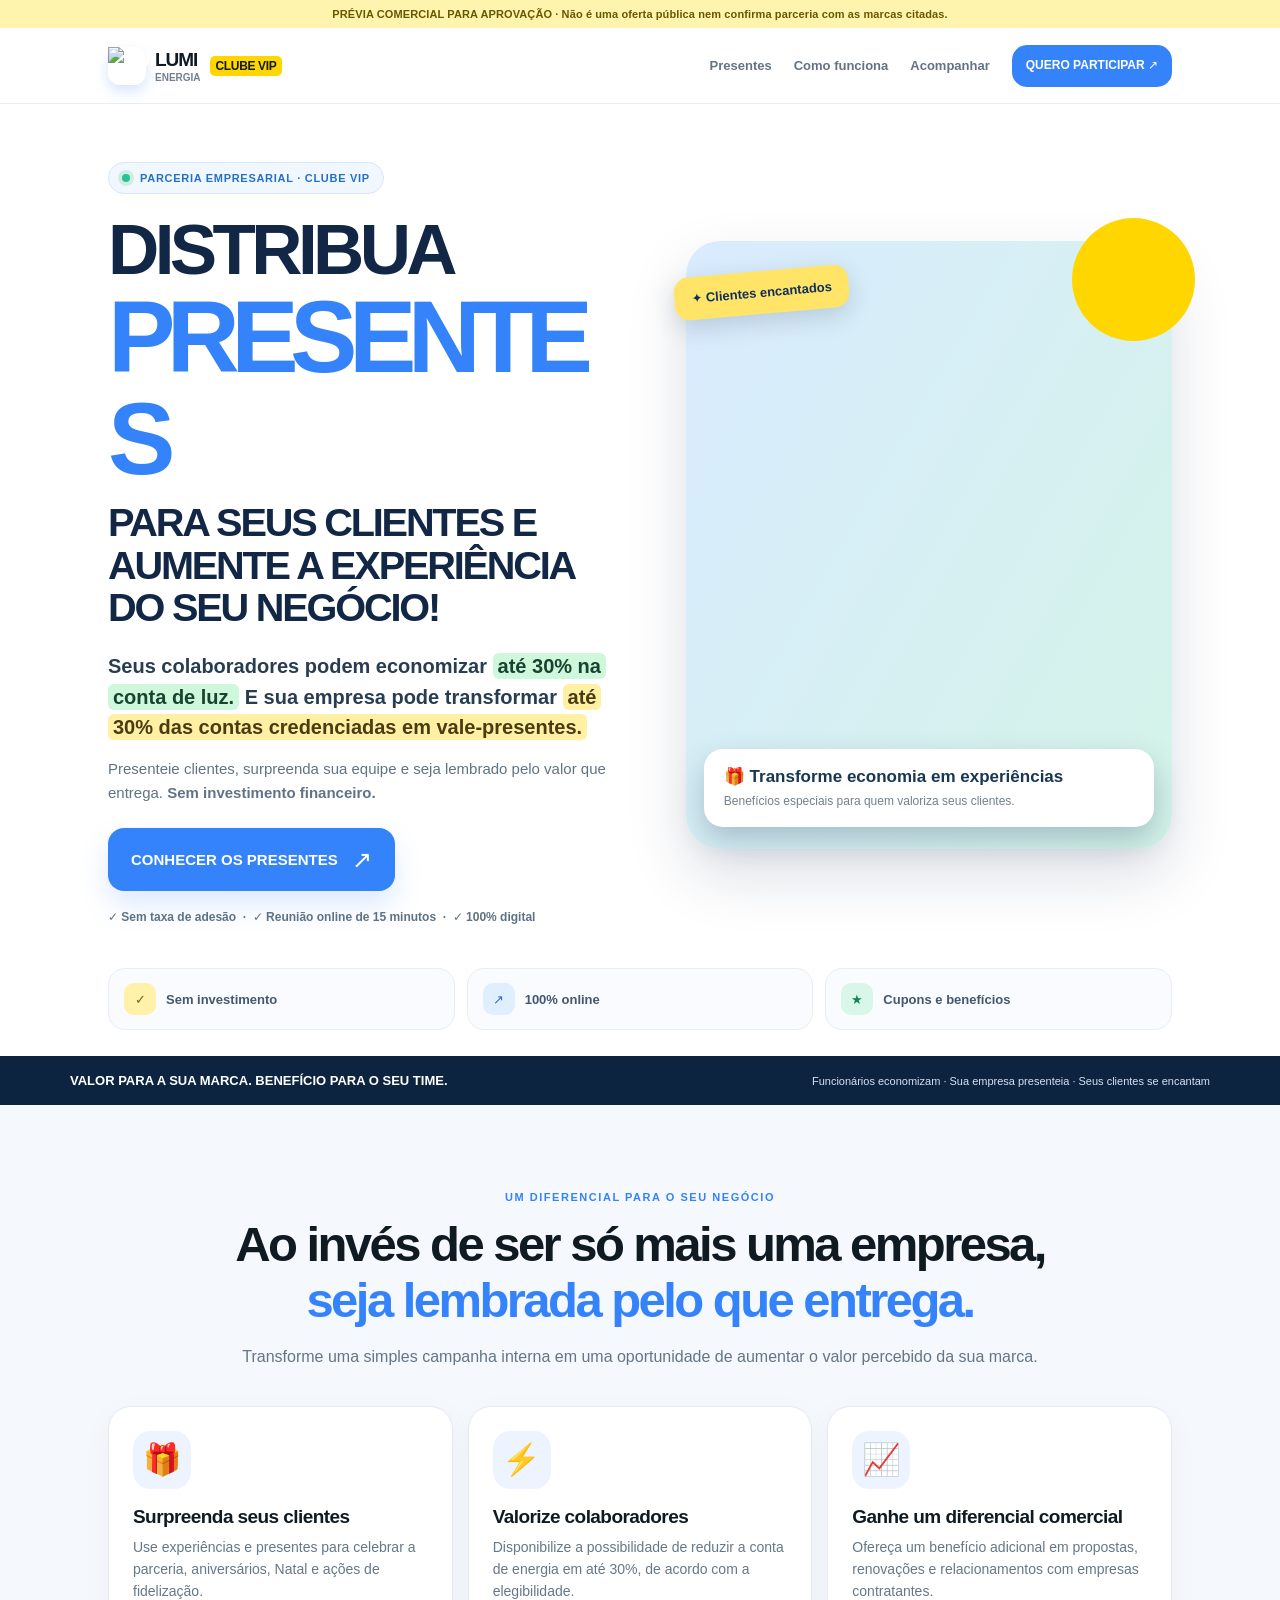
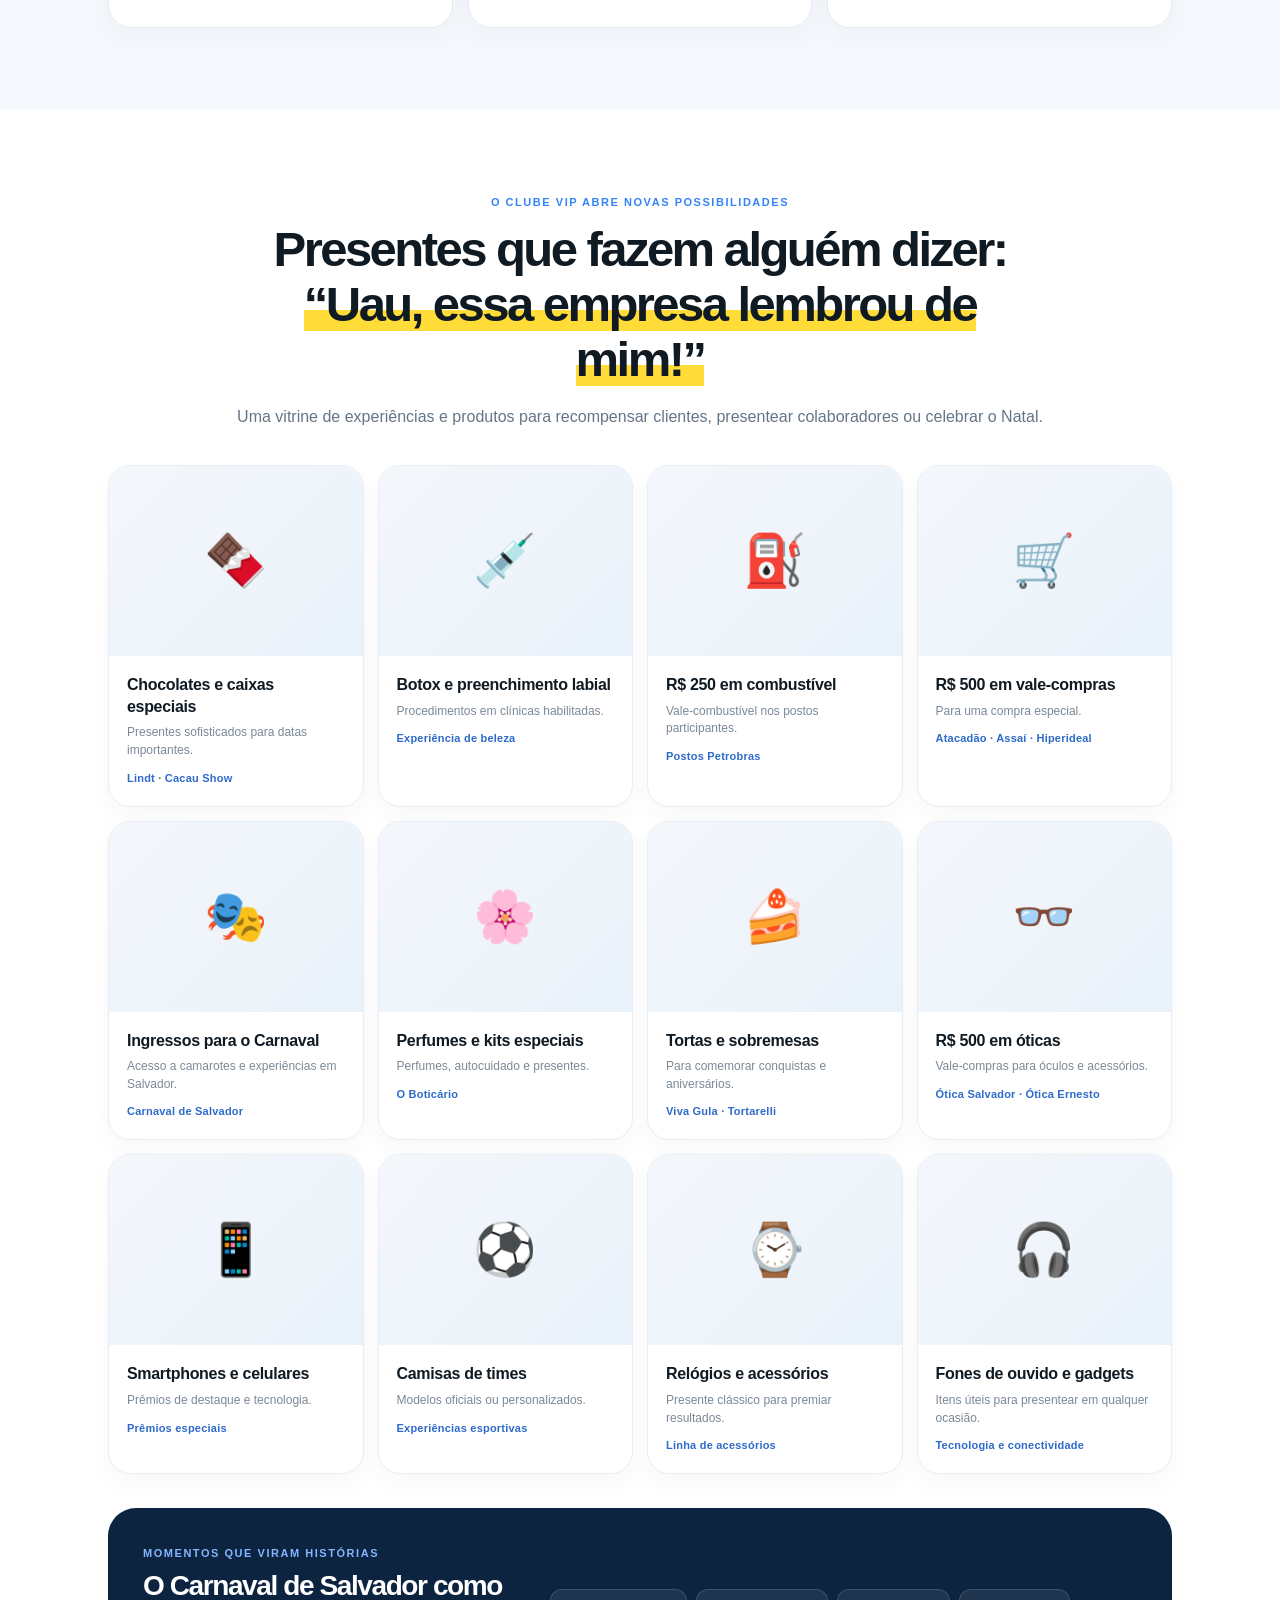
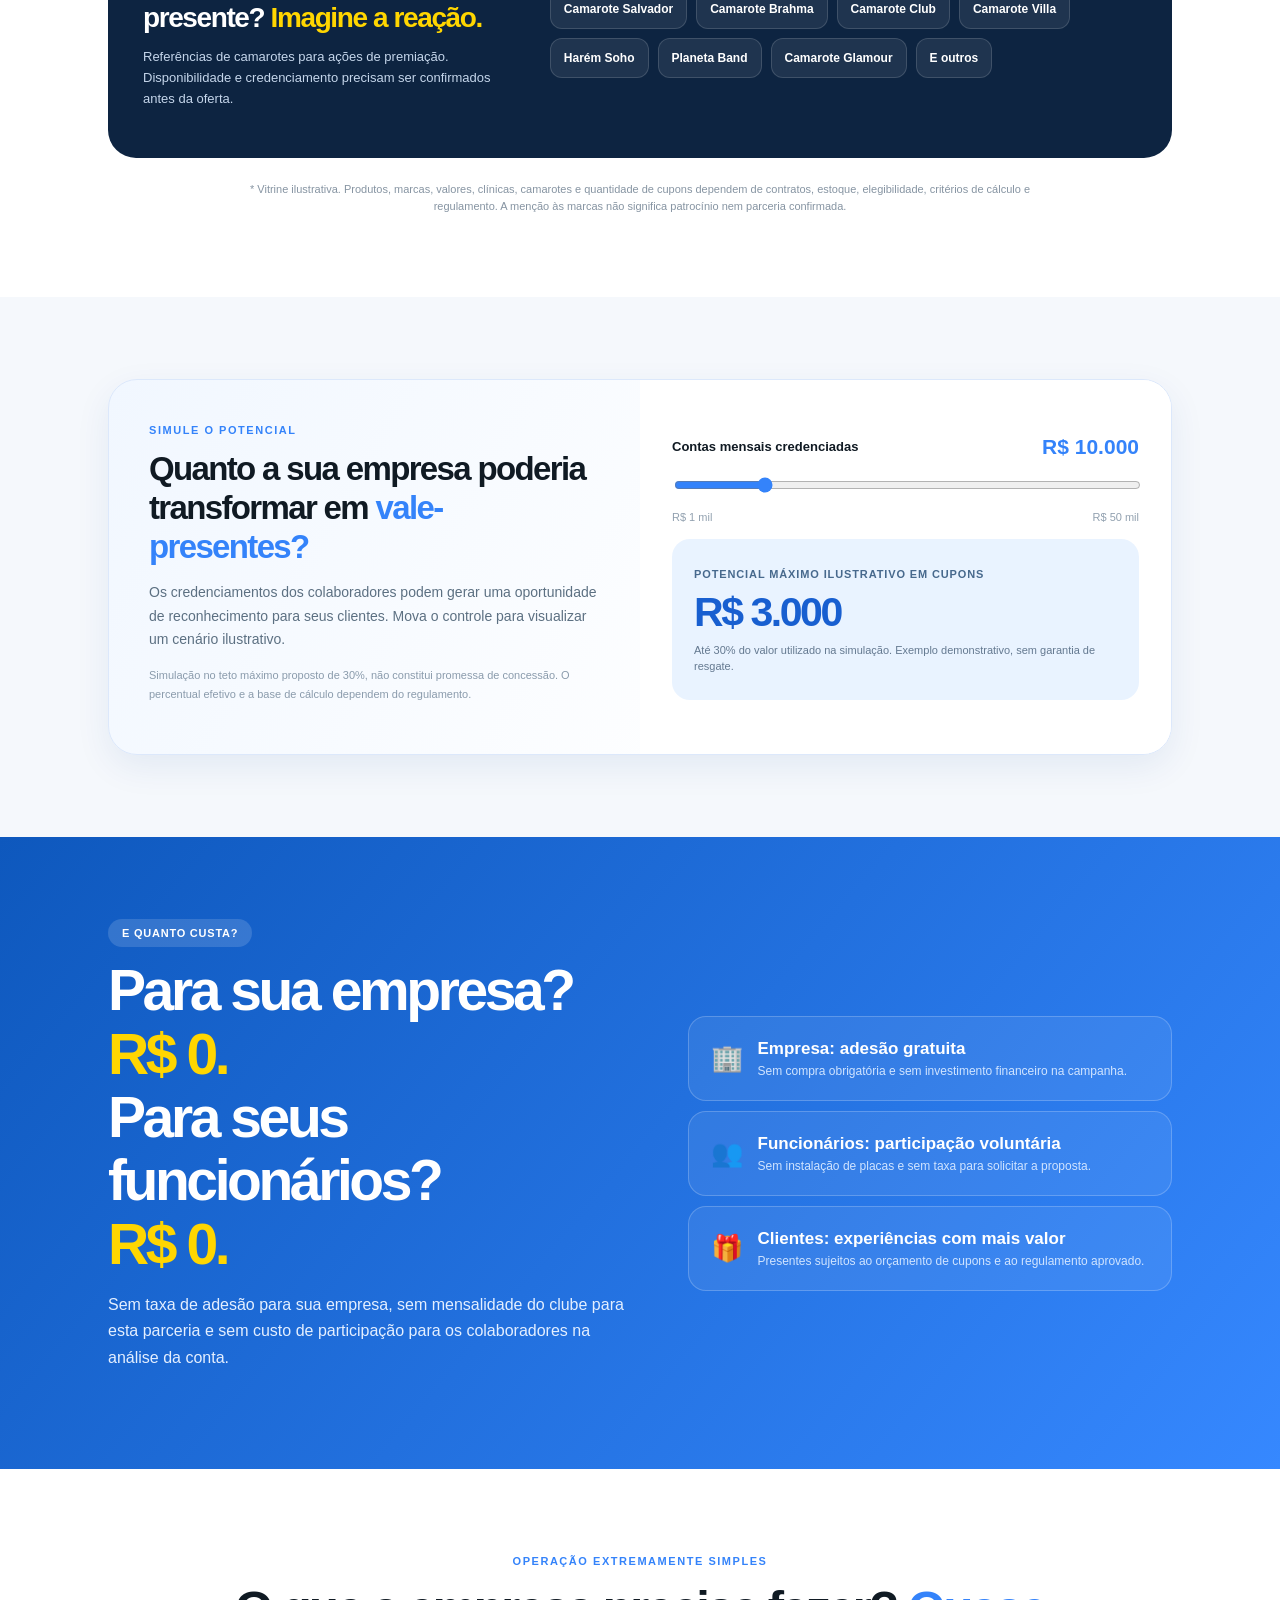
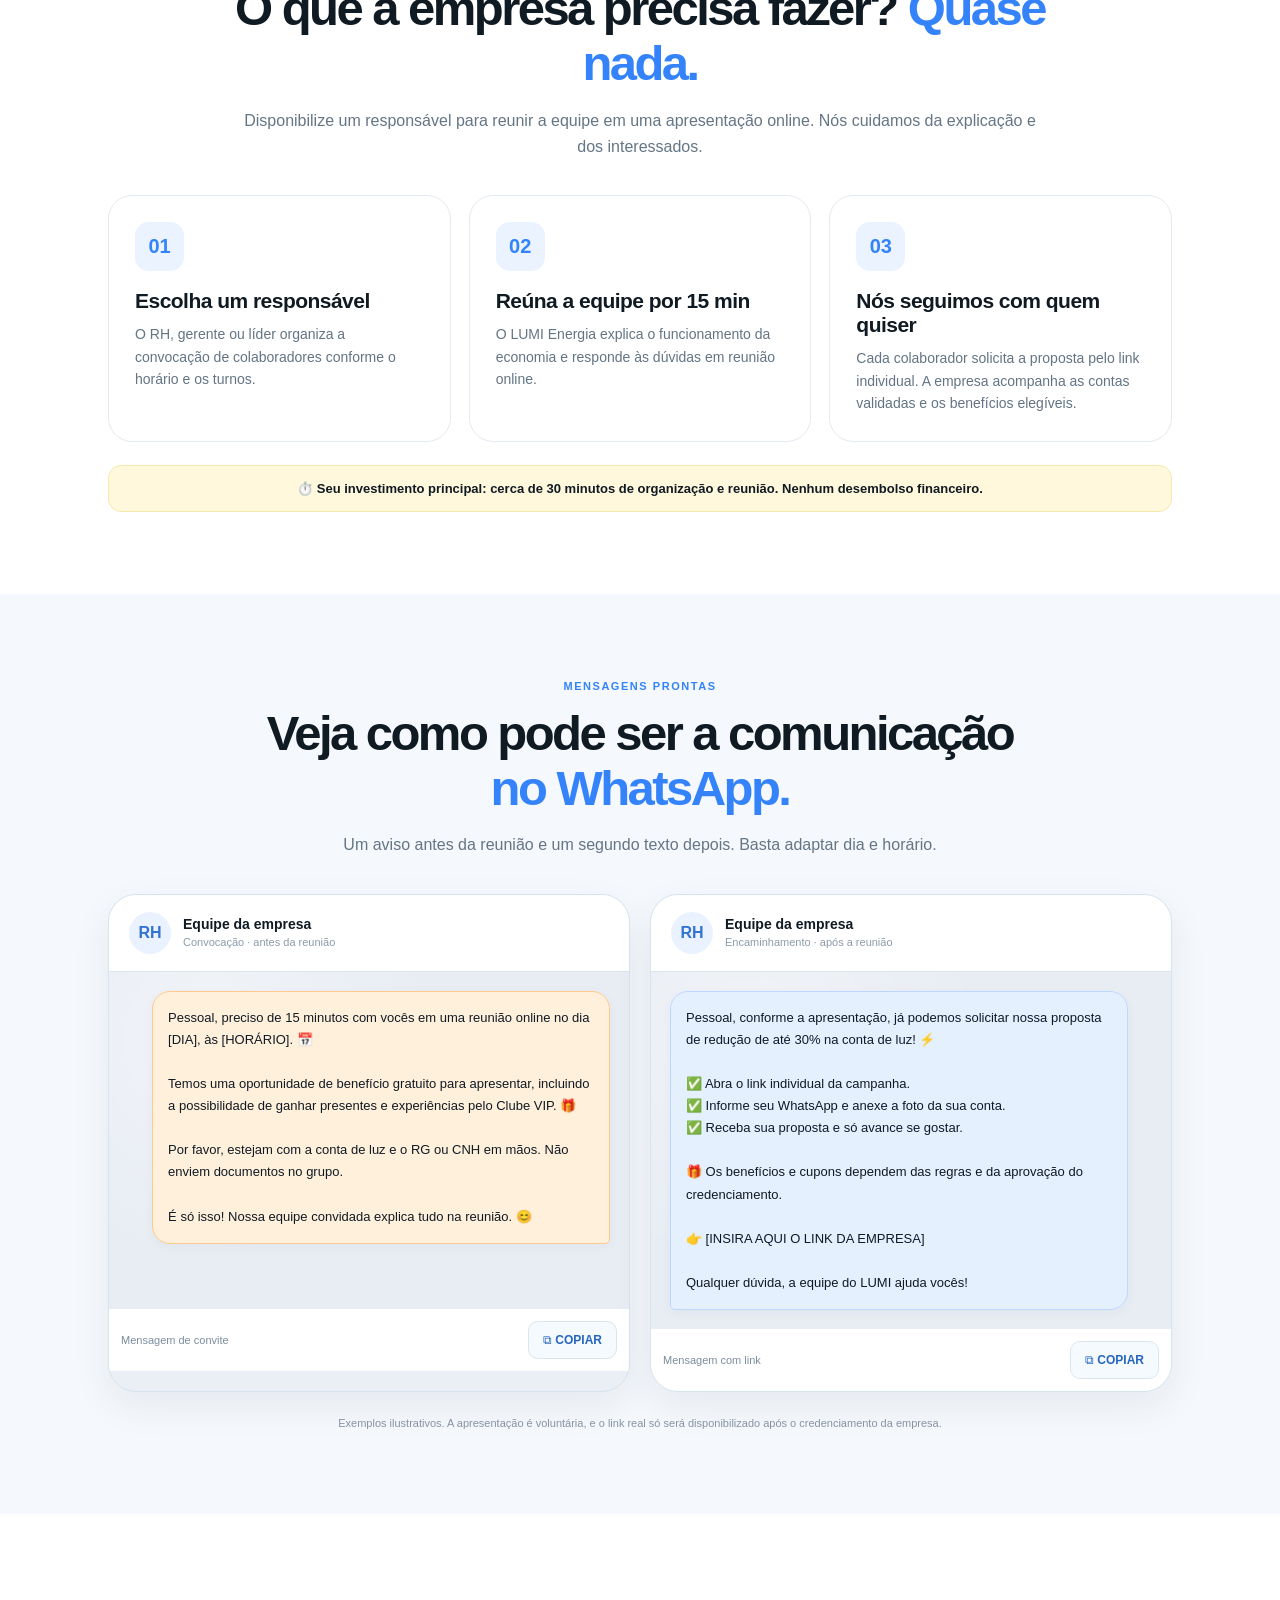
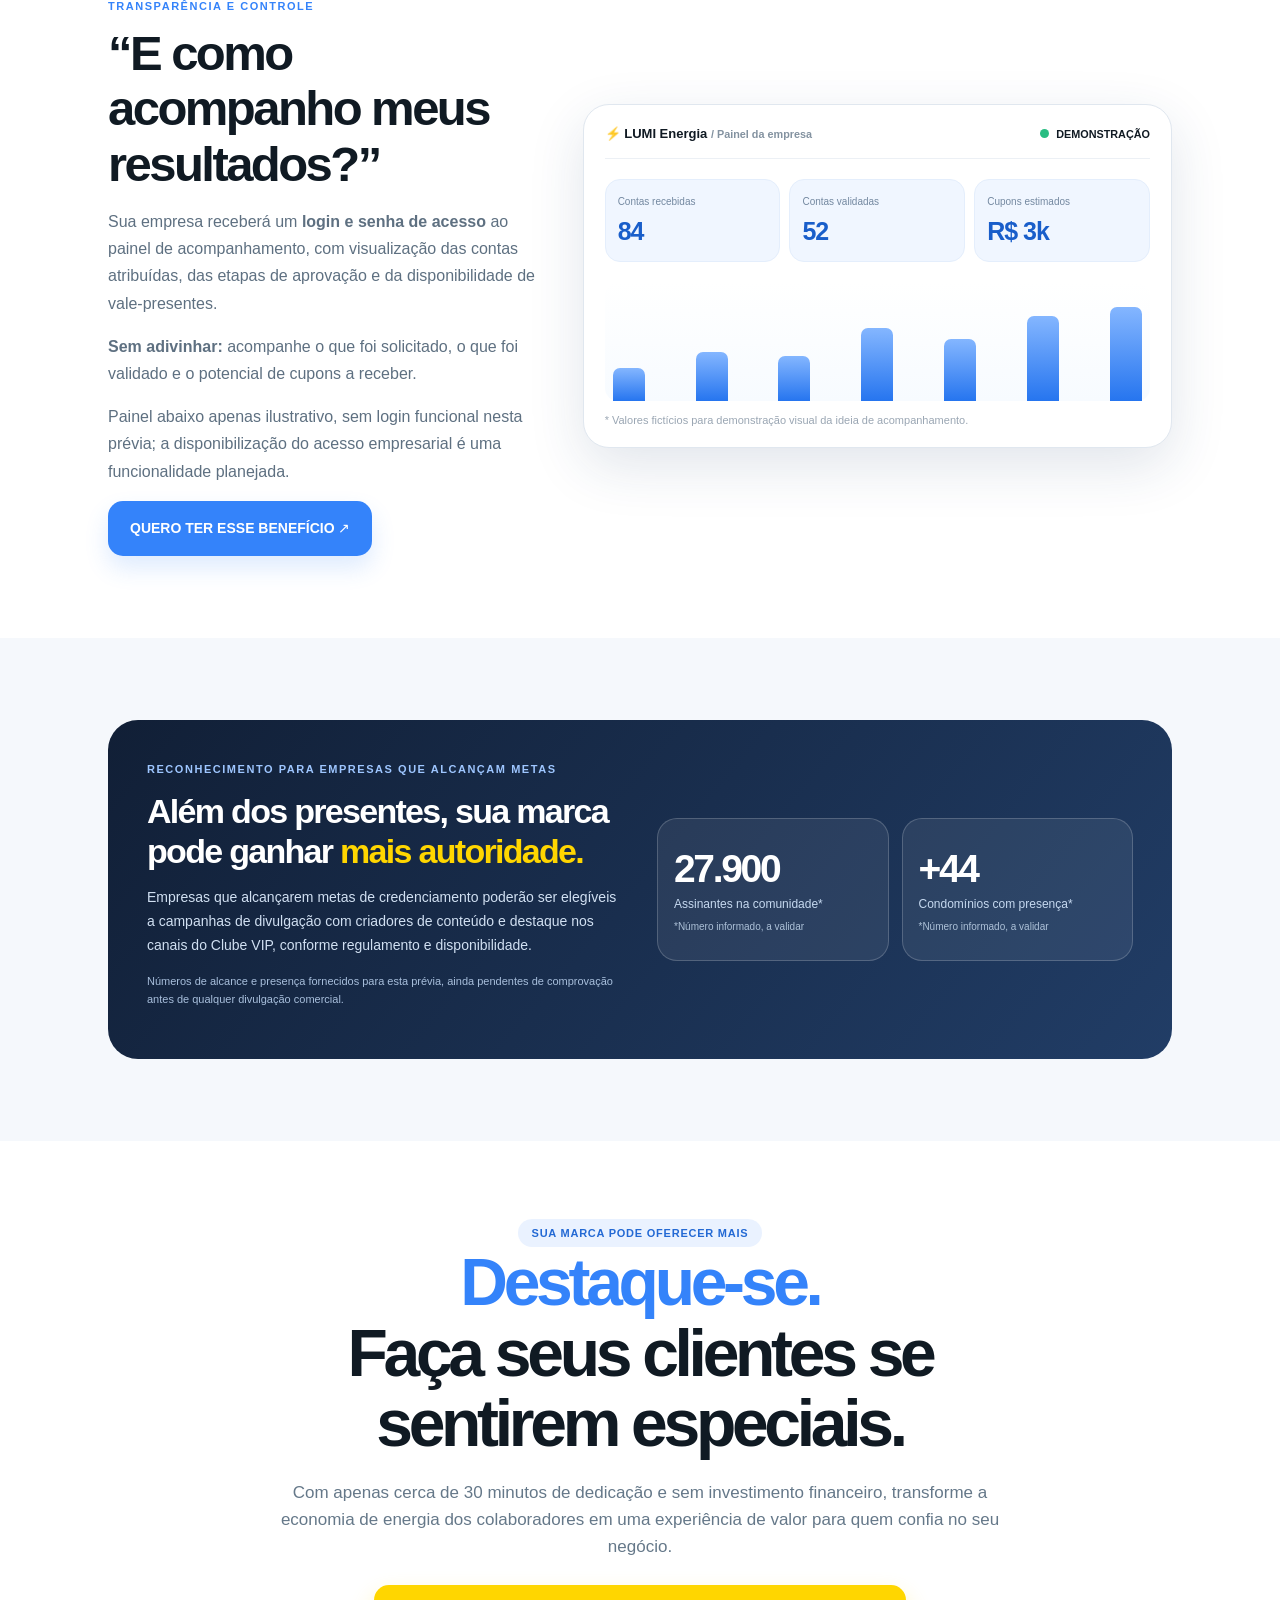
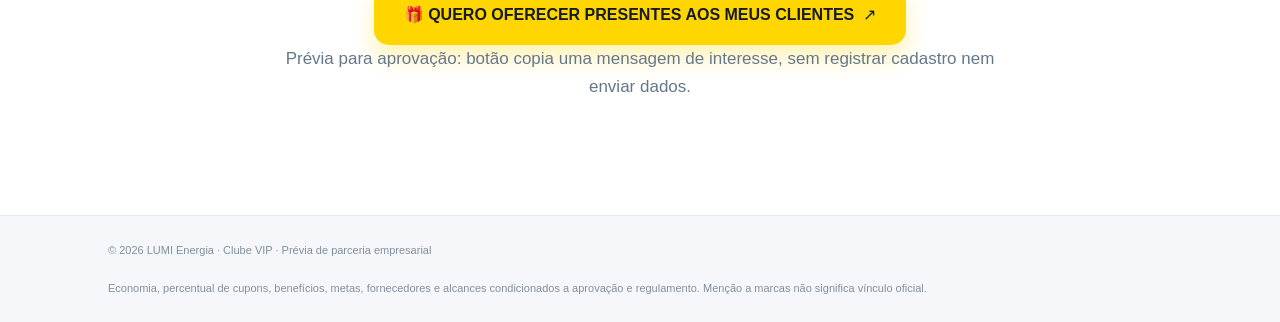
==== commit 52780ae0: "Rebranding LUMI Energia na landing publicada" ====
--- a/previews/empresas-servicos-v1/index.html
+++ b/previews/empresas-servicos-v1/index.html
@@ -4,7 +4,7 @@
 <meta charset="utf-8">
 <meta name="viewport" content="width=device-width,initial-scale=1,viewport-fit=cover">
 <meta name="theme-color" content="#ffffff">
-<title>Grupo Lobo Energia | Clube VIP — Presenteie seus clientes (Prévia)</title>
+<title>LUMI Energia | Clube VIP — Presenteie seus clientes (Prévia)</title>
 <meta name="description" content="Transforme a economia de energia dos funcionários em uma oportunidade de presentear clientes e elevar a experiência da sua empresa. Prévia comercial para aprovação.">
 <style>
 :root{--blue:#3483fa;--blue2:#1b60e5;--yellow:#ffd600;--ink:#101a23;--muted:#5e7080;--line:#e4eaf1;--soft:#f5f8fc;--lightblue:#eef5ff;font-family:Inter,ui-sans-serif,-apple-system,BlinkMacSystemFont,"Segoe UI",sans-serif;color:var(--ink);background:#fff;font-synthesis:none;-webkit-font-smoothing:antialiased}
@@ -75,7 +75,7 @@
 </head>
 <body>
 <div class="preview-banner">PRÉVIA COMERCIAL PARA APROVAÇÃO · Não é uma oferta pública nem confirma parceria com as marcas citadas.</div>
-<header class="header"><div class="shell header-inner"><a href="#inicio" class="brand" aria-label="Grupo Lobo Energia Clube VIP"><span class="brand-mark">ϟ</span><span>Grupo Lobo <small>ENERGIA</small></span><span class="vip">CLUBE VIP</span></a><nav class="nav" aria-label="Navegação"><a href="#presentes">Presentes</a><a href="#funciona">Como funciona</a><a href="#painel">Acompanhar</a><a href="#contato" class="button small">QUERO PARTICIPAR ↗</a></nav></div></header>
+<header class="header"><div class="shell header-inner"><a href="#inicio" class="brand" aria-label="LUMI Energia Clube VIP"><span class="brand-mark" style="background:#fff"><img src="https://energia-app-uv2r.onrender.com/icon.svg?v=70" alt="LUMI" style="width:100%;height:100%;object-fit:contain"></span><span>LUMI <small>ENERGIA</small></span><span class="vip">CLUBE VIP</span></a><nav class="nav" aria-label="Navegação"><a href="#presentes">Presentes</a><a href="#funciona">Como funciona</a><a href="#painel">Acompanhar</a><a href="#contato" class="button small">QUERO PARTICIPAR ↗</a></nav></div></header>
 <main>
 <section class="hero hero-reimagined v5" id="inicio"><div class="shell v5-wrap"><div class="v5-grid">
  <div class="v5-copy"><div class="v5-label"><i></i> PARCERIA EMPRESARIAL · CLUBE VIP</div>
@@ -91,28 +91,28 @@
 <div class="strip"><div class="shell strip-inner"><strong>VALOR PARA A SUA MARCA. BENEFÍCIO PARA O SEU TIME.</strong><span>Funcionários economizam · Sua empresa presenteia · Seus clientes se encantam</span></div></div>
 <section class="section soft"><div class="shell"><div class="section-header"><span class="eyebrow">Um diferencial para o seu negócio</span><h2>Ao invés de ser só mais uma empresa, <span class="blue">seja lembrada pelo que entrega.</span></h2><p>Transforme uma simples campanha interna em uma oportunidade de aumentar o valor percebido da sua marca.</p></div><div class="benefits"><article class="benefit"><span class="emoji">🎁</span><h3>Surpreenda seus clientes</h3><p>Use experiências e presentes para celebrar a parceria, aniversários, Natal e ações de fidelização.</p></article><article class="benefit"><span class="emoji">⚡</span><h3>Valorize colaboradores</h3><p>Disponibilize a possibilidade de reduzir a conta de energia em até 30%, de acordo com a elegibilidade.</p></article><article class="benefit"><span class="emoji">📈</span><h3>Ganhe um diferencial comercial</h3><p>Ofereça um benefício adicional em propostas, renovações e relacionamentos com empresas contratantes.</p></article></div></div></section>
 <section class="section" id="presentes"><div class="shell"><div class="section-header"><span class="eyebrow">O Clube VIP abre novas possibilidades</span><h2>Presentes que fazem alguém dizer: <span class="yellow-mark">“Uau, essa empresa lembrou de mim!”</span></h2><p>Uma vitrine de experiências e produtos para recompensar clientes, presentear colaboradores ou celebrar o Natal.</p></div><div class="gift-grid">
-<article class="reward" data-theme="yellow"><div class="reward-media reward-media-photo"><img class="reward-photo" src="https://rvdrinks.com/cdn/shop/files/LindtPralinesClassiquesChocolates.pnggiftpack.png?v=1790339391" alt="Caixa de chocolates finos Lindt" loading="lazy" referrerpolicy="no-referrer" onerror="this.style.opacity='0'"><span class="reward-fallback" aria-hidden="true">🍫</span><div class="reward-logo-strip"><img class="reward-logo" src="https://bluehorseinternationalfoods.com/cdn/shop/collections/Copy_of_Copy_of_Lic_No_1.jpg?v=1760012884" alt="Logomarca Lindt" loading="lazy" onerror="this.style.display='none'"><img class="reward-logo" src="https://hibrazilmarket.com/cdn/shop/collections/br-11134207-7r98o-ls5q74vtdxjh5e_1200x1200.jpg?v=1755627586" alt="Logomarca Cacau Show" loading="lazy" onerror="this.style.display='none'"></div></div><div class="reward-body"><h3>Chocolates e caixas especiais</h3><p>Presentes sofisticados para datas importantes.</p><span class="reward-brand">Lindt · Cacau Show</span></div></article>
+<article class="reward" data-theme="yellow"><div class="reward-media reward-media-photo"><img class="reward-photo" src="https://rvdrinks.com/cdn/shop/files/LindtPralinesClassiquesChocolates.pnggiftpack.png?v=1790339391" alt="Caixa de chocolates finos Lindt" loading="lazy" referrerpolicy="no-referrer" onerror="this.style.opacity='0'"><span class="reward-fallback" aria-hidden="true">🍫</span><div class="reward-logo-strip"><img class="reward-logo" src="https://bluehorseinternationalfoods.com/cdn/shop/collections/Copy_of_Copy_of_Lic_No_1.jpg?v=1760012884" alt="Logomarca Lindt" loading="lazy" onerror="this.style.display='none'"><img class="reward-logo" src="https://commons.wikimedia.org/wiki/Special:FilePath/Logotipo_da_Cacau_Show_%282025%29.svg" alt="Logomarca Cacau Show" loading="lazy" onerror="this.style.display='none'"></div></div><div class="reward-body"><h3>Chocolates e caixas especiais</h3><p>Presentes sofisticados para datas importantes.</p><span class="reward-brand">Lindt · Cacau Show</span></div></article>
 <article class="reward" data-theme="pink"><div class="reward-media reward-media-photo"><img class="reward-photo" src="https://static.wixstatic.com/media/11062b_7e0f2a1dee6d4f118da946c0021542ba~mv2.jpg/v1/fill/w_900%2Ch_600%2Cal_c%2Cq_85%2Cusm_0.66_1.00_0.01%2Cenc_avif%2Cquality_auto/11062b_7e0f2a1dee6d4f118da946c0021542ba~mv2.jpg" alt="Imagem ilustrativa de procedimento estético em clínica" loading="lazy" referrerpolicy="no-referrer" onerror="this.style.opacity='0'"><span class="reward-fallback" aria-hidden="true">💉</span></div><div class="reward-body"><h3>Botox e preenchimento labial</h3><p>Procedimentos em clínicas habilitadas.</p><span class="reward-brand">Experiência de beleza</span></div></article>
 <article class="reward" data-theme="mint"><div class="reward-media reward-media-photo"><img class="reward-photo" src="https://s2-pegn.glbimg.com/_CQ9fC6Pyu9nBjhBb_AUAI8Cm9A%3D/0x0%3A6000x4000/888x0/smart/filters%3Astrip_icc%28%29/i.s3.glbimg.com/v1/AUTH_ba41d7b1ff5f48b28d3c5f84f30a06af/internal_photos/bs/2023/z/y/f1MmxsTVmB9dUaNFCHww/gettyimages-1422239610.jpg" alt="Abastecimento de veículo com combustível" loading="lazy" referrerpolicy="no-referrer" onerror="this.style.opacity='0'"><span class="reward-fallback" aria-hidden="true">⛽</span><div class="reward-logo-strip"><img class="reward-logo" src="https://logospng.org/download/petrobras/logo-petrobras-512.png" alt="Referência de marca Petrobras" loading="lazy" onerror="this.style.display='none'"></div></div><div class="reward-body"><h3>R$ 250 em combustível</h3><p>Vale-combustível nos postos participantes.</p><span class="reward-brand">Postos Petrobras</span></div></article>
 <article class="reward" data-theme="yellow"><div class="reward-media reward-media-photo"><img class="reward-photo" src="https://irp.cdn-website.com/0e7a2d98/dms3rep/multi/1-37805d3d.jpeg" alt="Fachada de supermercado Hiperideal" loading="lazy" referrerpolicy="no-referrer" onerror="this.style.opacity='0'"><span class="reward-fallback" aria-hidden="true">🛒</span><div class="reward-logo-strip"><img class="reward-logo" src="https://logowik.com/content/uploads/images/atacadao-new-20243756.logowik.com.webp" alt="Logomarca Atacadão" loading="lazy" onerror="this.style.display='none'"><img class="reward-logo" src="https://static.ifood-static.com.br/image/upload/t_high/logosgde/743085ac-e7e2-4b5c-adb6-5465afc1ddda/202403012329_AK9U.png" alt="Logomarca Assaí" loading="lazy" onerror="this.style.display='none'"></div></div><div class="reward-body"><h3>R$ 500 em vale-compras</h3><p>Para uma compra especial.</p><span class="reward-brand">Atacadão · Assaí · Hiperideal</span></div></article>
 <article class="reward" data-theme="purple"><div class="reward-media reward-media-photo"><img class="reward-photo" src="https://www.bnews.com.br/media/_versions/2026/09/camarote-salvador_ug132633326_widelg.jpg" alt="Festa em camarote no Carnaval de Salvador" loading="lazy" referrerpolicy="no-referrer" onerror="this.style.opacity='0'"><span class="reward-fallback" aria-hidden="true">🎭</span><div class="reward-logo-strip"><img class="reward-logo" src="https://www.pida.com.br/fotos/pida_eventos/3231/IMAGEM_EVENTO_1.jpg?v=e5b3397583c9224" alt="Marca da edição Camarote Salvador 2026" loading="lazy" onerror="this.style.display='none'"><img class="reward-logo" src="https://www.pida.com.br/fotos/pida_eventos/3232/IMAGEM_EVENTO_1.jpg?v=644ef307d00204e" alt="Marca da edição Camarote Villa 2026" loading="lazy" onerror="this.style.display='none'"></div></div><div class="reward-body"><h3>Ingressos para o Carnaval</h3><p>Acesso a camarotes e experiências em Salvador.</p><span class="reward-brand">Carnaval de Salvador</span></div></article>
 <article class="reward" data-theme="pink"><div class="reward-media reward-media-photo"><img class="reward-photo" src="https://res.cloudinary.com/beleza-na-web/image/upload/w_800%2Ch_800%2Cf_auto%2Cfl_progressive%2Cq_auto%3Agood/v1/imagens/products/B05296/ESTJ-BOTI-PERFUMARIA_B05296_FRONTAL_.jpg" alt="Kit de perfumes de O Boticário" loading="lazy" referrerpolicy="no-referrer" onerror="this.style.opacity='0'"><span class="reward-fallback" aria-hidden="true">🌸</span><div class="reward-logo-strip"><img class="reward-logo" src="https://aeroportos.motiva.com.br/content/Site-Aeroportos/pt/home-page/negocios/lojas-e-servicos/_jcr_content/root/container/block_section_397016046/block_logocard/3.coreimg.png/1727449584415/oboticario.png" alt="Logomarca O Boticário" loading="lazy" onerror="this.style.display='none'"></div></div><div class="reward-body"><h3>Perfumes e kits especiais</h3><p>Perfumes, autocuidado e presentes.</p><span class="reward-brand">O Boticário</span></div></article>
 <article class="reward" data-theme="orange"><div class="reward-media reward-media-photo"><img class="reward-photo" src="https://midias.correio24horas.com.br/2024/03/13/ninho-com-frutas-vermelhas-da-viva-gula-2041688-article.jpg" alt="Sobremesa com frutas vermelhas da Viva Gula" loading="lazy" referrerpolicy="no-referrer" onerror="this.style.opacity='0'"><span class="reward-fallback" aria-hidden="true">🍰</span></div><div class="reward-body"><h3>Tortas e sobremesas</h3><p>Para comemorar conquistas e aniversários.</p><span class="reward-brand">Viva Gula · Tortarelli</span></div></article>
-<article class="reward" data-theme="mint"><div class="reward-media reward-media-photo"><img class="reward-photo" src="https://www.shoppingparalela.com.br/_next/image?q=75&amp;url=https%3A%2F%2Fwww.intranetmall.com%2Fshoppingparalela%2Ffiles%2Fsite_loja%2F134.jpg&amp;w=1200" alt="Fachada de Óticas Ernesto no Shopping Paralela" loading="lazy" referrerpolicy="no-referrer" onerror="this.style.opacity='0'"><span class="reward-fallback" aria-hidden="true">👓</span></div><div class="reward-body"><h3>R$ 500 em óticas</h3><p>Vale-compras para óculos e acessórios.</p><span class="reward-brand">Ótica Salvador · Ótica Ernesto</span></div></article>
+<article class="reward" data-theme="mint"><div class="reward-media reward-media-photo"><img class="reward-photo" src="https://www.borsainside.com/content/uploads/2026/05/Occhiali-da-sole.jpg" alt="Fachada de Óticas Ernesto no Shopping Paralela" loading="lazy" referrerpolicy="no-referrer" onerror="this.style.opacity='0'"><span class="reward-fallback" aria-hidden="true">👓</span></div><div class="reward-body"><h3>R$ 500 em óticas</h3><p>Vale-compras para óculos e acessórios.</p><span class="reward-brand">Ótica Salvador · Ótica Ernesto</span></div></article>
 <article class="reward" data-theme="purple"><div class="reward-media reward-media-photo"><img class="reward-photo" src="https://altel.kz/images/eshop/1774379148-Samsung%20S26%20Cobalt%20Violet%20%282%29.png" alt="Foto de smartphone Samsung Galaxy" loading="lazy" referrerpolicy="no-referrer" onerror="this.style.opacity='0'"><span class="reward-fallback" aria-hidden="true">📱</span></div><div class="reward-body"><h3>Smartphones e celulares</h3><p>Prêmios de destaque e tecnologia.</p><span class="reward-brand">Prêmios especiais</span></div></article>
-<article class="reward" data-theme="yellow"><div class="reward-media reward-media-photo"><img class="reward-photo" src="https://www.flamengo.com.br/_next/image?q=75&amp;url=https%3A%2F%2Flojaflamengo.vteximg.com.br%2Farquivos%2Fids%2F191302%2Fmanto-frente1.jpg%3Fv%3D639208399762830000&amp;w=3840" alt="Camisa oficial de futebol Flamengo 2026" loading="lazy" referrerpolicy="no-referrer" onerror="this.style.opacity='0'"><span class="reward-fallback" aria-hidden="true">⚽</span></div><div class="reward-body"><h3>Camisas de times</h3><p>Modelos oficiais ou personalizados.</p><span class="reward-brand">Experiências esportivas</span></div></article>
-<article class="reward" data-theme="mint"><div class="reward-media reward-media-photo"><img class="reward-photo" src="https://www.holzkern.com/media/catalog/product/cache/08bea4719039e4e1a78ac506839f3f29/3/_/3_q_210705_hanwi_cv_47.jpg" alt="Relógio de pulso dourado" loading="lazy" referrerpolicy="no-referrer" onerror="this.style.opacity='0'"><span class="reward-fallback" aria-hidden="true">⌚</span></div><div class="reward-body"><h3>Relógios e acessórios</h3><p>Presente clássico para premiar resultados.</p><span class="reward-brand">Linha de acessórios</span></div></article>
+<article class="reward" data-theme="yellow"><div class="reward-media reward-media-photo"><img class="reward-photo" src="https://images.tcdn.com.br/img/img_prod/936492/camisa_clube_adidas_flamengo_i_2026_jm5651_vermelh_1_20260126165650_1216b732d4b6.jpeg" alt="Camisa oficial de futebol Flamengo 2026" loading="lazy" referrerpolicy="no-referrer" onerror="this.style.opacity='0'"><span class="reward-fallback" aria-hidden="true">⚽</span></div><div class="reward-body"><h3>Camisas de times</h3><p>Modelos oficiais ou personalizados.</p><span class="reward-brand">Experiências esportivas</span></div></article>
+<article class="reward" data-theme="mint"><div class="reward-media reward-media-photo"><img class="reward-photo" src="https://ivenci.com/cdn/shop/products/H76cac5535bc54a9188c3dcd1c99b6345c_bf4c5443-a8a6-4c6d-8991-3c1383924ada_1024x1024.jpg?v=1641409333" alt="Relógio de pulso dourado" loading="lazy" referrerpolicy="no-referrer" onerror="this.style.opacity='0'"><span class="reward-fallback" aria-hidden="true">⌚</span></div><div class="reward-body"><h3>Relógios e acessórios</h3><p>Presente clássico para premiar resultados.</p><span class="reward-brand">Linha de acessórios</span></div></article>
 <article class="reward" data-theme="orange"><div class="reward-media reward-media-photo"><img class="reward-photo" src="https://cdn.eqlstore.com/goods/EQBR/22/11/02/GPW222110210434_0_ORGINL.jpg?RS=750" alt="Fone de ouvido Sony sem fio" loading="lazy" referrerpolicy="no-referrer" onerror="this.style.opacity='0'"><span class="reward-fallback" aria-hidden="true">🎧</span></div><div class="reward-body"><h3>Fones de ouvido e gadgets</h3><p>Itens úteis para presentear em qualquer ocasião.</p><span class="reward-brand">Tecnologia e conectividade</span></div></article>
 </div><div class="carnaval"><div><span class="eyebrow" style="color:#83b6ff">Momentos que viram histórias</span><h3>O Carnaval de Salvador como presente? <span style="color:#ffd600">Imagine a reação.</span></h3><p>Referências de camarotes para ações de premiação. Disponibilidade e credenciamento precisam ser confirmados antes da oferta.</p></div><div class="camarotes" aria-label="Exemplos de camarotes de Salvador"><span>Camarote Salvador</span><span>Camarote Brahma</span><span>Camarote Club</span><span>Camarote Villa</span><span>Harém Soho</span><span>Planeta Band</span><span>Camarote Glamour</span><span>E outros</span></div></div><p class="section-note">* Vitrine ilustrativa. Produtos, marcas, valores, clínicas, camarotes e quantidade de cupons dependem de contratos, estoque, elegibilidade, critérios de cálculo e regulamento. A menção às marcas não significa patrocínio nem parceria confirmada.</p></div></section>
 <section class="section soft" id="calcular"><div class="shell"><div class="calculator"><div class="calc-copy"><span class="eyebrow">Simule o potencial</span><h3>Quanto a sua empresa poderia transformar em <span class="blue">vale-presentes?</span></h3><p>Os credenciamentos dos colaboradores podem gerar uma oportunidade de reconhecimento para seus clientes. Mova o controle para visualizar um cenário ilustrativo.</p><p style="font-size:11px;color:#8a9bac">Simulação no teto máximo proposto de 30%, não constitui promessa de concessão. O percentual efetivo e a base de cálculo dependem do regulamento.</p></div><div class="calc-panel"><div class="calc-top"><span>Contas mensais credenciadas</span><strong id="credenciado">R$ 10.000</strong></div><input id="range" type="range" min="1000" max="50000" value="10000" step="1000" aria-label="Valor mensal de contas credenciadas"><div class="calc-limit"><span>R$ 1 mil</span><span>R$ 50 mil</span></div><div class="calc-result"><span>Potencial máximo ilustrativo em cupons</span><strong id="creditos">R$ 3.000</strong><small>Até 30% do valor utilizado na simulação. Exemplo demonstrativo, sem garantia de resgate.</small></div></div></div></div></section>
 <section class="section free"><div class="shell free-grid"><div><span class="pill" style="background:#ffffff25;color:#fff">E quanto custa?</span><h2>Para sua empresa?<br><strong>R$ 0.</strong><br>Para seus funcionários?<br><strong>R$ 0.</strong></h2><p>Sem taxa de adesão para sua empresa, sem mensalidade do clube para esta parceria e sem custo de participação para os colaboradores na análise da conta.</p></div><div class="free-list"><div class="free-line"><span>🏢</span><div><strong>Empresa: adesão gratuita</strong><small>Sem compra obrigatória e sem investimento financeiro na campanha.</small></div></div><div class="free-line"><span>👥</span><div><strong>Funcionários: participação voluntária</strong><small>Sem instalação de placas e sem taxa para solicitar a proposta.</small></div></div><div class="free-line"><span>🎁</span><div><strong>Clientes: experiências com mais valor</strong><small>Presentes sujeitos ao orçamento de cupons e ao regulamento aprovado.</small></div></div></div></div></section>
-<section class="section" id="funciona"><div class="shell"><div class="section-header"><span class="eyebrow">Operação extremamente simples</span><h2>O que a empresa precisa fazer? <span class="blue">Quase nada.</span></h2><p>Disponibilize um responsável para reunir a equipe em uma apresentação online. Nós cuidamos da explicação e dos interessados.</p></div><div class="steps"><div class="step"><div class="step-num">01</div><h3>Escolha um responsável</h3><p>O RH, gerente ou líder organiza a convocação de colaboradores conforme o horário e os turnos.</p></div><div class="step"><div class="step-num">02</div><h3>Reúna a equipe por 15 min</h3><p>O Grupo Lobo Energia explica o funcionamento da economia e responde às dúvidas em reunião online.</p></div><div class="step"><div class="step-num">03</div><h3>Nós seguimos com quem quiser</h3><p>Cada colaborador solicita a proposta pelo link individual. A empresa acompanha as contas validadas e os benefícios elegíveis.</p></div></div><div class="timeline-bar">⏱️ Seu investimento principal: cerca de 30 minutos de organização e reunião. Nenhum desembolso financeiro.</div></div></section>
-<section class="section soft" id="whatsapp"><div class="shell"><div class="section-header"><span class="eyebrow">Mensagens prontas</span><h2>Veja como pode ser a comunicação <span class="blue">no WhatsApp.</span></h2><p>Um aviso antes da reunião e um segundo texto depois. Basta adaptar dia e horário.</p></div><div class="chat-grid"><div class="chat-phone"><div class="chat-head"><span class="chat-avatar">RH</span><div><b>Equipe da empresa</b><small>Convocação · antes da reunião</small></div></div><div class="chat-main"><div class="bubble company" id="msg-before">Pessoal, preciso de 15 minutos com vocês em uma reunião online no dia [DIA], às [HORÁRIO]. 📅<br><br>Temos uma oportunidade de benefício gratuito para apresentar, incluindo a possibilidade de ganhar presentes e experiências pelo Clube VIP. 🎁<br><br>Por favor, estejam com a conta de luz e o RG ou CNH em mãos. Não enviem documentos no grupo.<br><br>É só isso! Nossa equipe convidada explica tudo na reunião. 😊</div></div><div class="chat-actions"><small>Mensagem de convite</small><button class="copy-button" data-copy="msg-before">⧉ COPIAR</button></div></div><div class="chat-phone"><div class="chat-head"><span class="chat-avatar">RH</span><div><b>Equipe da empresa</b><small>Encaminhamento · após a reunião</small></div></div><div class="chat-main"><div class="bubble team" id="msg-after">Pessoal, conforme a apresentação, já podemos solicitar nossa proposta de redução de até 30% na conta de luz! ⚡<br><br>✅ Abra o link individual da campanha.<br>✅ Informe seu WhatsApp e anexe a foto da sua conta.<br>✅ Receba sua proposta e só avance se gostar.<br><br>🎁 Os benefícios e cupons dependem das regras e da aprovação do credenciamento.<br><br>👉 [INSIRA AQUI O LINK DA EMPRESA]<br><br>Qualquer dúvida, a equipe do Grupo Lobo ajuda vocês!</div></div><div class="chat-actions"><small>Mensagem com link</small><button class="copy-button" data-copy="msg-after">⧉ COPIAR</button></div></div></div><p class="section-note">Exemplos ilustrativos. A apresentação é voluntária, e o link real só será disponibilizado após o credenciamento da empresa.</p></div></section>
-<section class="section" id="painel"><div class="shell portal"><div class="portal-copy"><span class="eyebrow">Transparência e controle</span><h2>“E como acompanho meus resultados?”</h2><p>Sua empresa receberá um <strong>login e senha de acesso</strong> ao painel de acompanhamento, com visualização das contas atribuídas, das etapas de aprovação e da disponibilidade de vale-presentes.</p><p><strong>Sem adivinhar:</strong> acompanhe o que foi solicitado, o que foi validado e o potencial de cupons a receber.</p><p class="cta-note">Painel abaixo apenas ilustrativo, sem login funcional nesta prévia; a disponibilização do acesso empresarial é uma funcionalidade planejada.</p><a class="button" href="#contato">QUERO TER ESSE BENEFÍCIO ↗</a></div><div class="portal-mock"><div class="portal-bar"><span>⚡ Grupo Lobo Energia <small style="color:#8392a0;font-weight:600"> / Painel da empresa</small></span><span><i class="portal-dot"></i><small>DEMONSTRAÇÃO</small></span></div><div class="portal-cards"><div class="portal-card"><small>Contas recebidas</small><strong>84</strong></div><div class="portal-card"><small>Contas validadas</small><strong>52</strong></div><div class="portal-card"><small>Cupons estimados</small><strong>R$ 3k</strong></div></div><div class="portal-chart" role="img" aria-label="Gráfico ilustrativo de resultados, sem dados reais"><i style="height:32%"></i><i style="height:47%"></i><i style="height:43%"></i><i style="height:70%"></i><i style="height:59%"></i><i style="height:81%"></i><i style="height:90%"></i></div><div class="portal-footer">* Valores fictícios para demonstração visual da ideia de acompanhamento.</div></div></div></section>
+<section class="section" id="funciona"><div class="shell"><div class="section-header"><span class="eyebrow">Operação extremamente simples</span><h2>O que a empresa precisa fazer? <span class="blue">Quase nada.</span></h2><p>Disponibilize um responsável para reunir a equipe em uma apresentação online. Nós cuidamos da explicação e dos interessados.</p></div><div class="steps"><div class="step"><div class="step-num">01</div><h3>Escolha um responsável</h3><p>O RH, gerente ou líder organiza a convocação de colaboradores conforme o horário e os turnos.</p></div><div class="step"><div class="step-num">02</div><h3>Reúna a equipe por 15 min</h3><p>O LUMI Energia explica o funcionamento da economia e responde às dúvidas em reunião online.</p></div><div class="step"><div class="step-num">03</div><h3>Nós seguimos com quem quiser</h3><p>Cada colaborador solicita a proposta pelo link individual. A empresa acompanha as contas validadas e os benefícios elegíveis.</p></div></div><div class="timeline-bar">⏱️ Seu investimento principal: cerca de 30 minutos de organização e reunião. Nenhum desembolso financeiro.</div></div></section>
+<section class="section soft" id="whatsapp"><div class="shell"><div class="section-header"><span class="eyebrow">Mensagens prontas</span><h2>Veja como pode ser a comunicação <span class="blue">no WhatsApp.</span></h2><p>Um aviso antes da reunião e um segundo texto depois. Basta adaptar dia e horário.</p></div><div class="chat-grid"><div class="chat-phone"><div class="chat-head"><span class="chat-avatar">RH</span><div><b>Equipe da empresa</b><small>Convocação · antes da reunião</small></div></div><div class="chat-main"><div class="bubble company" id="msg-before">Pessoal, preciso de 15 minutos com vocês em uma reunião online no dia [DIA], às [HORÁRIO]. 📅<br><br>Temos uma oportunidade de benefício gratuito para apresentar, incluindo a possibilidade de ganhar presentes e experiências pelo Clube VIP. 🎁<br><br>Por favor, estejam com a conta de luz e o RG ou CNH em mãos. Não enviem documentos no grupo.<br><br>É só isso! Nossa equipe convidada explica tudo na reunião. 😊</div></div><div class="chat-actions"><small>Mensagem de convite</small><button class="copy-button" data-copy="msg-before">⧉ COPIAR</button></div></div><div class="chat-phone"><div class="chat-head"><span class="chat-avatar">RH</span><div><b>Equipe da empresa</b><small>Encaminhamento · após a reunião</small></div></div><div class="chat-main"><div class="bubble team" id="msg-after">Pessoal, conforme a apresentação, já podemos solicitar nossa proposta de redução de até 30% na conta de luz! ⚡<br><br>✅ Abra o link individual da campanha.<br>✅ Informe seu WhatsApp e anexe a foto da sua conta.<br>✅ Receba sua proposta e só avance se gostar.<br><br>🎁 Os benefícios e cupons dependem das regras e da aprovação do credenciamento.<br><br>👉 [INSIRA AQUI O LINK DA EMPRESA]<br><br>Qualquer dúvida, a equipe do LUMI ajuda vocês!</div></div><div class="chat-actions"><small>Mensagem com link</small><button class="copy-button" data-copy="msg-after">⧉ COPIAR</button></div></div></div><p class="section-note">Exemplos ilustrativos. A apresentação é voluntária, e o link real só será disponibilizado após o credenciamento da empresa.</p></div></section>
+<section class="section" id="painel"><div class="shell portal"><div class="portal-copy"><span class="eyebrow">Transparência e controle</span><h2>“E como acompanho meus resultados?”</h2><p>Sua empresa receberá um <strong>login e senha de acesso</strong> ao painel de acompanhamento, com visualização das contas atribuídas, das etapas de aprovação e da disponibilidade de vale-presentes.</p><p><strong>Sem adivinhar:</strong> acompanhe o que foi solicitado, o que foi validado e o potencial de cupons a receber.</p><p class="cta-note">Painel abaixo apenas ilustrativo, sem login funcional nesta prévia; a disponibilização do acesso empresarial é uma funcionalidade planejada.</p><a class="button" href="#contato">QUERO TER ESSE BENEFÍCIO ↗</a></div><div class="portal-mock"><div class="portal-bar"><span>⚡ LUMI Energia <small style="color:#8392a0;font-weight:600"> / Painel da empresa</small></span><span><i class="portal-dot"></i><small>DEMONSTRAÇÃO</small></span></div><div class="portal-cards"><div class="portal-card"><small>Contas recebidas</small><strong>84</strong></div><div class="portal-card"><small>Contas validadas</small><strong>52</strong></div><div class="portal-card"><small>Cupons estimados</small><strong>R$ 3k</strong></div></div><div class="portal-chart" role="img" aria-label="Gráfico ilustrativo de resultados, sem dados reais"><i style="height:32%"></i><i style="height:47%"></i><i style="height:43%"></i><i style="height:70%"></i><i style="height:59%"></i><i style="height:81%"></i><i style="height:90%"></i></div><div class="portal-footer">* Valores fictícios para demonstração visual da ideia de acompanhamento.</div></div></div></section>
 <section class="section soft" id="alcance"><div class="shell"><div class="creators"><div><span class="eyebrow" style="color:#9ec6ff">Reconhecimento para empresas que alcançam metas</span><h3>Além dos presentes, sua marca pode ganhar <span style="color:#ffd600">mais autoridade.</span></h3><p>Empresas que alcançarem metas de credenciamento poderão ser elegíveis a campanhas de divulgação com criadores de conteúdo e destaque nos canais do Clube VIP, conforme regulamento e disponibilidade.</p><p style="font-size:11px;color:#a8bfdc">Números de alcance e presença fornecidos para esta prévia, ainda pendentes de comprovação antes de qualquer divulgação comercial.</p></div><div class="creator-stats"><div class="creator-stat"><strong>27.900</strong><span>Assinantes na comunidade*</span><small>*Número informado, a validar</small></div><div class="creator-stat"><strong>+44</strong><span>Condomínios com presença*</span><small>*Número informado, a validar</small></div></div></div></div></section>
 <section class="final" id="contato"><div class="shell"><span class="pill">Sua marca pode oferecer mais</span><h2><span class="blue">Destaque-se.</span><br>Faça seus clientes se sentirem especiais.</h2><p>Com apenas cerca de 30 minutos de dedicação e sem investimento financeiro, transforme a economia de energia dos colaboradores em uma experiência de valor para quem confia no seu negócio.</p><button class="button yellow" id="main-cta">🎁 QUERO OFERECER PRESENTES AOS MEUS CLIENTES <span>↗</span></button><p class="cta-note">Prévia para aprovação: botão copia uma mensagem de interesse, sem registrar cadastro nem enviar dados.</p></div></section>
 </main>
-<footer class="footer"><div class="shell footer-inner"><span>© 2026 Grupo Lobo Energia · Clube VIP · Prévia de parceria empresarial</span><span>Economia, percentual de cupons, benefícios, metas, fornecedores e alcances condicionados a aprovação e regulamento. Menção a marcas não significa vínculo oficial.</span></div></footer>
+<footer class="footer"><div class="shell footer-inner"><span>© 2026 LUMI Energia · Clube VIP · Prévia de parceria empresarial</span><span>Economia, percentual de cupons, benefícios, metas, fornecedores e alcances condicionados a aprovação e regulamento. Menção a marcas não significa vínculo oficial.</span></div></footer>
 <div class="toast" id="toast" role="status" aria-live="polite">Mensagem copiada!</div>
 <script>
 const money=value=>new Intl.NumberFormat('pt-BR',{style:'currency',currency:'BRL',maximumFractionDigits:0}).format(value);
@@ -123,7 +123,7 @@
 function cleanTextFromElement(element){return element.innerText.replace(/<br\s*\/?\s*>/gi,'\n').trim()}
 async function copyValue(value){try{await navigator.clipboard.writeText(value);showToast('Mensagem copiada para o WhatsApp!')}catch{showToast('Selecione e copie a mensagem para compartilhar.')}}
 for(const b of document.querySelectorAll('[data-copy]'))b.addEventListener('click',()=>{const el=document.getElementById(b.dataset.copy);copyValue(cleanTextFromElement(el))});
-document.getElementById('main-cta').addEventListener('click',()=>copyValue('Olá! Tenho interesse em conhecer o programa gratuito de presentes e economia de energia do Grupo Lobo Energia para empresas de serviços. Gostaria de agendar uma apresentação de 15 minutos.'));
+document.getElementById('main-cta').addEventListener('click',()=>copyValue('Olá! Tenho interesse em conhecer o programa gratuito de presentes e economia de energia do LUMI Energia para empresas de serviços. Gostaria de agendar uma apresentação de 15 minutos.'));
 </script>
 </body>
 </html>
